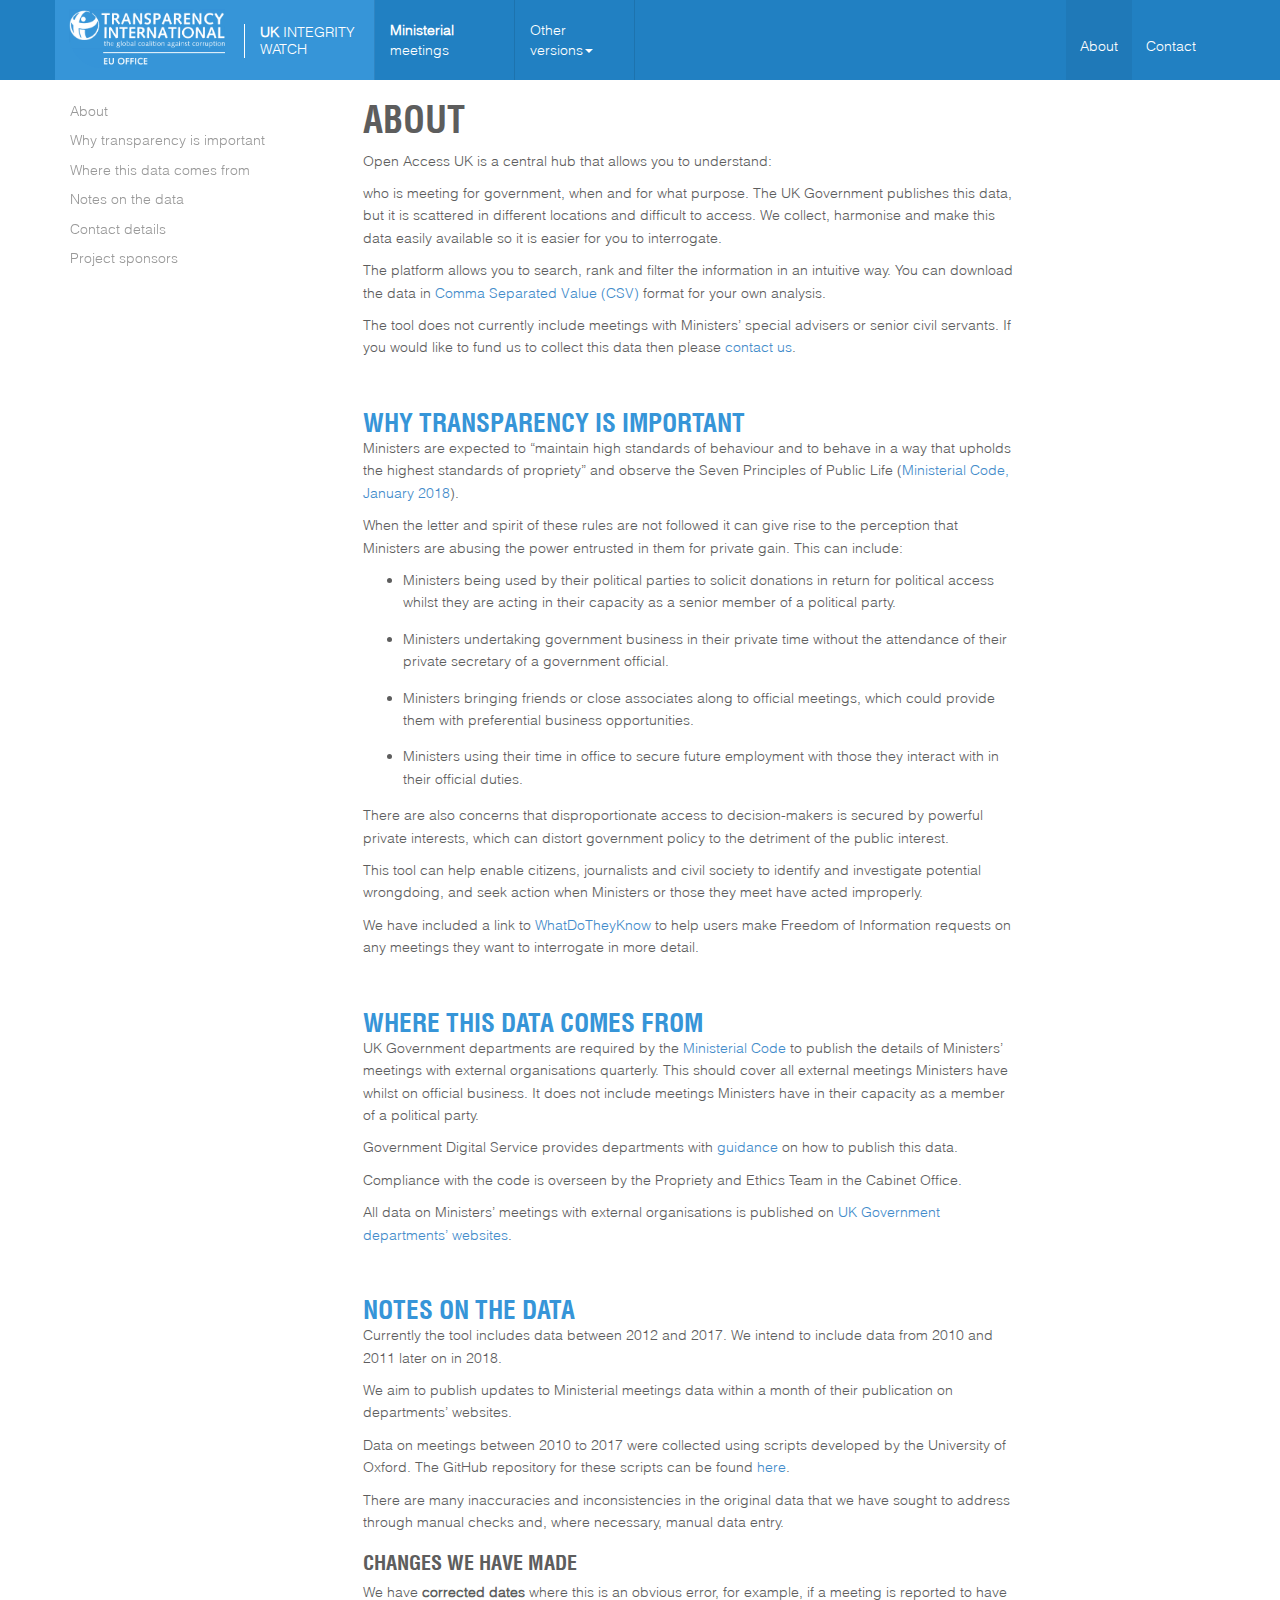
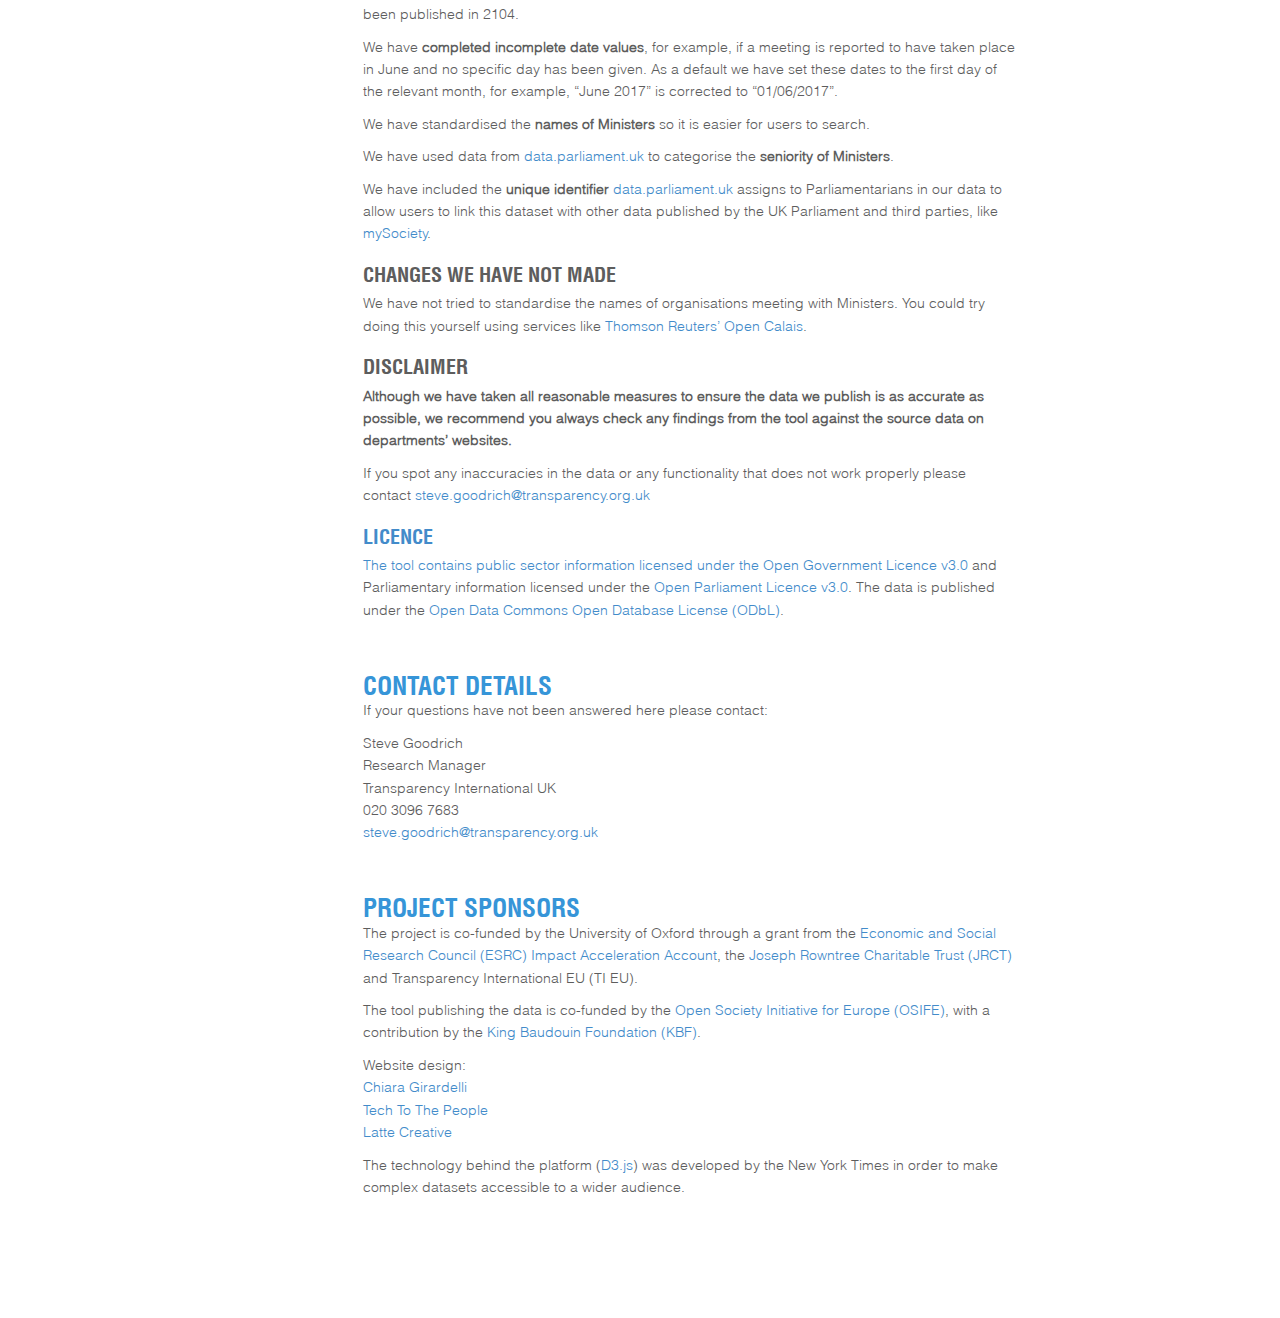
==== about.html @ 6c58e8ac "edits and added about page" ====
<html lang="en" dir="ltr">
<head>
<meta charset="utf-8">
<meta name="viewport" content="width=device-width, initial-scale=1.0">
<meta http-equiv="Content-Type" content="text/html; charset=utf-8" />
<title>About</title>


    <link rel="stylesheet" type="text/css" href="css/dc.css"/>
    <!--link href="//maxcdn.bootstrapcdn.com/bootstrap/3.2.0/css/bootstrap.min.css" rel="stylesheet"-->
    <link href="css/bootstrap.min.css" rel="stylesheet">
    <link href="css/material.css" rel="stylesheet">
    <link href="css/theme.bootstrap.css" rel="stylesheet">
    <link rel="stylesheet" type="text/css" href="css/style.css"/>

    <!-- HTML5 Shim and Respond.js IE8 support of HTML5 elements and media queries -->
    <!-- WARNING: Respond.js doesn't work if you view the page via file:// -->
    <!--[if lt IE 9]>
      <script src="https://oss.maxcdn.com/html5shiv/3.7.2/html5shiv.min.js"></script>
      <script src="https://oss.maxcdn.com/respond/1.4.2/respond.min.js"></script>
    <![endif]-->


<script src="js/jquery.min.js"></script>
<script src="js/bootstrap.min.js"></script>

</head>
<body>

<nav class="navbar navbar-default" role="navigation">
	<div class="container">
		<div class="navbar-header">
			<button type="button" class="navbar-toggle collapsed" data-toggle="collapse" data-target="#bs-example-navbar-collapse-1">
				<span class="sr-only">Toggle navigation</span>
				<span class="icon-bar"></span>
				<span class="icon-bar"></span>
				<span class="icon-bar"></span>
			</button>
			<div class="navbar-brand" id="ti_logo_container">
				<a id="ti_logo" href="http://www.transparency.org.uk/">Transparency International</a>
				<a id="page_title" href="/" target="_blank"><strong>UK</strong> Integrity<br />Watch</a>
			</div>
		</div>
	
		<div class="collapse navbar-collapse" id="bs-example-navbar-collapse-1">
			<ul class="nav navbar-nav">
				<li id="cm_tool_btn"><a href="ec.html"><strong>Ministerial</strong> <br />meetings</a></li>
				<li class="dropdown">
					<a aria-expanded="false" aria-haspopup="true" role="button" data-toggle="dropdown" class="dropdown-toggle" href="#" style="width: 120px;">Other versions<span class="caret"></span></a>
						<ul class="dropdown-menu" style="z-index:999999;">
						<li><a href="http://www.integritywatch.eu">European Union</a></li>
						<li><a href="http://www.integritywatch.fr">France</a></li>
						<li><a href="">Chile</a></li>
					</ul>
				</li>
			</ul>
			<ul class="nav navbar-nav navbar-right">
				<li class="active"><a href="about.html">About</a></li>
				<li><a href="http://www.transparency.org.uk/who-we-are/contact-us/#.WsyhqC7waUk" target="_blank">Contact</a></li>
			</ul>
		</div>
	</div><!-- container -->
</nav>

<div class="container_wrap mi_header" id="about_wrap_top">&nbsp;</div>
<div class="container_wrap">
	<div class="container">
		<div class="row">
			<div class="col-md-3">
				<div id="about_menu_container">
					<ul id="menu">
						<li><a href="#about">About</a></li>
						<li><a href="#importance">Why transparency is important</a></li>
						<li><a href="#from">Where this data comes from</a></li>
						<li><a href="#notes">Notes on the data</a></li>
						<li><a href="#contacts">Contact details</a></li>
						<li><a href="#sponsors">Project sponsors</a></li>
					</ul>
				</div>
			</div>
			<div class="col-md-7" id="about_text_container">
				
				<h1 id="about">About</h1>
				<p>Open Access UK is a central hub that allows you to understand:</p>
				<p>who is meeting for government, when and for what purpose. The UK Government publishes this data, but it is scattered in different locations and difficult to access. We collect, harmonise and make this data easily available so it is easier for you to interrogate.</p>
				<p>The platform allows you to search, rank and filter the information in an intuitive way. You can download the data in <a href="https://en.wikipedia.org/wiki/Comma-separated_values" target="_blank">Comma Separated Value (CSV)</a> format for your own analysis.</p>
				<p>The tool does not currently include meetings with Ministers’ special advisers or senior civil servants. If you would like to fund us to collect this data then please <a href="http://www.transparency.org.uk/who-we-are/contact-us/#.WsyhqC7waUk">contact us</a>.</p>

				<h2 id="importance">WHY TRANSPARENCY IS IMPORTANT</h2>
				<p>Ministers are expected to “maintain high standards of behaviour and to behave in a way that upholds the highest standards of propriety” and observe the Seven Principles of Public Life (<a target="_blank" href="https://assets.publishing.service.gov.uk/government/uploads/system/uploads/attachment_data/file/672633/2018-01-08_MINISTERIAL_CODE_JANUARY_2018__FINAL___3_.pdf">Ministerial Code, January 2018</a>).</p>
				<p>When the letter and spirit of these rules are not followed it can give rise to the perception that Ministers are abusing the power entrusted in them for private gain. This can include:</p>
				<ul>
				<li>Ministers being used by their political parties to solicit donations in return for political access whilst they are acting in their capacity as a senior member of a political party.</li>
				<li>Ministers undertaking government business in their private time without the attendance of their private secretary of a government official.</li>
				<li>Ministers bringing friends or close associates along to official meetings, which could provide them with preferential business opportunities.</li>
				<li>Ministers using their time in office to secure future employment with those they interact with in their official duties.</li>
				</ul>
				<p>There are also concerns that disproportionate access to decision-makers is secured by powerful private interests, which can distort government policy to the detriment of the public interest.</p>
				<p>This tool can help enable citizens, journalists and civil society to identify and investigate potential wrongdoing, and seek action when Ministers or those they meet have acted improperly.</p>
				<p>We have included a link to <a target="_blank" href="https://www.whatdotheyknow.com/">WhatDoTheyKnow</a> to help users make Freedom of Information requests on any meetings they want to interrogate in more detail.</p>

				<h2 id="from">WHERE THIS DATA COMES FROM</h2>
				<p>UK Government departments are required by the <a href="https://www.gov.uk/government/collections/ministerial-conduct-and-guidance" target="_blank">Ministerial Code</a> to publish the details of Ministers’ meetings with external organisations quarterly. This should cover all external meetings Ministers have whilst on official business. It does not include meetings Ministers have in their capacity as a member of a political party.</p>
				<p>Government Digital Service provides departments with <a href="https://www.gov.uk/guidance/how-to-publish-ministerial-gifts-hospitality-travel-and-meetings" target="_blank">guidance</a> on how to publish this data.</p>
				<p>Compliance with the code is overseen by the Propriety and Ethics Team in the Cabinet Office.</p>
				<p>All data on Ministers’ meetings with external organisations is published on <a href="https://www.gov.uk/government/policies/government-transparency-and-accountability?keywords=ministerial+gifts%2C+hospitality%2C+travel+and+meetings&detailed_format%5B%5D=transparency-data&public_timestamp%5Bfrom%5D=&public_timestamp%5Bto%5D=" target="_blank">UK Government departments’ websites</a>.</p>

				<h2 id="notes">NOTES ON THE DATA</h2>
				<p>Currently the tool includes data between 2012 and 2017. We intend to include data from 2010 and 2011 later on in 2018.</p>
				<p>We aim to publish updates to Ministerial meetings data within a month of their publication on departments’ websites.</p>
				<p>Data on meetings between 2010 to 2017 were collected using scripts developed by the University of Oxford. The GitHub repository for these scripts can be found <a href="https://github.com/ianknowles/EarTimeWrangler" target="_blank">here</a>.</p>
				<p>There are many inaccuracies and inconsistencies in the original data that we have sought to address through manual checks and, where necessary, manual data entry.</p>

				<h3>CHANGES WE HAVE MADE</h3>
				<p>We have <strong>corrected dates</strong> where this is an obvious error, for example, if a meeting is reported to have been published in 2104.</p>
				<p>We have <strong>completed incomplete date values</strong>, for example, if a meeting is reported to have taken place in June and no specific day has been given. As a default we have set these dates to the first day of the relevant month, for example, “June 2017” is corrected to “01/06/2017”.</p>
				<p>We have standardised the <strong>names of Ministers</strong> so it is easier for users to search.</p>
				<p>We have used data from <a href="http://www.data.parliament.uk/" target="_blank">data.parliament.uk</a> to categorise the <strong>seniority of Ministers</strong>.</p>
				<p>We have included the <strong>unique identifier</strong> <a href="http://data.parliament.uk/membersdataplatform/memberquery.aspx" target="_blank">data.parliament.uk</a> assigns to Parliamentarians in our data to allow users to link this dataset with other data published by the UK Parliament and third parties, like <a href="http://docs.everypolitician.org/submitting.html" target="_blank">mySociety</a>.</p>

				<h3>CHANGES WE HAVE NOT MADE</h3>
				<p>We have not tried to standardise the names of organisations meeting with Ministers. You could try doing this yourself using services like <a href="http://www.opencalais.com/" target="_blank">Thomson Reuters’ Open Calais</a>.</p>

				<h3>DISCLAIMER</h3>
				<p><strong>Although we have taken all reasonable measures to ensure the data we publish is as accurate as possible, we recommend you always check any findings from the tool against the source data on departments’ websites.</strong></p>
				<p>If you spot any inaccuracies in the data or any functionality that does not work properly please contact <a href="mailto:steve.goodrich@transparency.org.uk">steve.goodrich@transparency.org.uk</p>

				<h3>LICENCE</h3>
				<p>The tool contains public sector information licensed under the <a href="http://www.nationalarchives.gov.uk/doc/open-government-licence/version/3/" target="_blank">Open Government Licence v3.0</a> and Parliamentary information licensed under the <a href="https://www.parliament.uk/site-information/copyright/open-parliament-licence/" target="_blank">Open Parliament Licence v3.0</a>. The data is published under the <a href="https://opendatacommons.org/licenses/odbl/" target="_blank">Open Data Commons Open Database License (ODbL)</a>.</p>

				<h2 id="contacts">CONTACT DETAILS</h2>
				<p>If your questions have not been answered here please contact:</p>
				<p>
				Steve Goodrich<br />
				Research Manager<br />
				Transparency International UK<br />
				020 3096 7683<br />
				<a href="mailto:steve.goodrich@transparency.org.uk ">steve.goodrich@transparency.org.uk</a>
				</p>

				<h2 id="sponsors">PROJECT SPONSORS</h2>
				<p>The project is co-funded by the University of Oxford through a grant from the <a href="https://esrc.ukri.org/funding/funding-opportunities/impact-acceleration-accounts/" target="_blank">Economic and Social Research Council (ESRC) Impact Acceleration Account</a>, the <a href="https://www.jrct.org.uk/" target="_blank">Joseph Rowntree Charitable Trust (JRCT)</a> and Transparency International EU (TI EU).</p>

				<p>The tool publishing the data is co-funded by the <a href="http://www.opensocietyfoundations.org/about/programs/open-society-initiative-europe" target="_blank">Open Society Initiative for Europe (OSIFE)</a>, with a contribution by the <a href="http://www.kbs-frb.be/index.aspx?langtype=1033" target="_blank">King Baudouin Foundation (KBF)</a>.</p>

				<p>
				Website design:<br />
				<a href="http://www.chiaragirardelli.net/" target="_blank">Chiara Girardelli</a><br />
				<a href="http://www.techtothepeople.com/" target="_blank">Tech To The People</a><br />
				<a href="http://www.lattecreative.com/" target="_blank">Latte Creative</a>
				</p>

				<p>
				The technology behind the platform (<a href="https://d3js.org/" target="_blank">D3.js</a>) was developed by the New York Times in order to make complex datasets accessible to a wider audience.
				</p>

			</div>
		</div>
	</div>
</div>
<script type="text/javascript">
	$('#menu').width($('#about_menu_container').width())
	$('#menu li a').click(function(e) {
		e.preventDefault();
		$('html, body').animate({
		       scrollTop: $($(this).attr('href')).offset().top - 20
		   }, 1000);
	})
</script>

</body>
</html>
---- css/dc.css ----
/* @override 
	http://doi.ap:8888/css/dc.css
	http://localhost:8888/transp_doi/doifork/css/dc.css */

div.dc-chart {
    float: left;
}

.dc-chart text{
	font-family:"Helvetica W02 Light";
}

.dc-chart rect.bar {
    stroke: none;
    cursor: pointer;
}

.dc-chart rect.bar:hover {
    fill-opacity: .5;
}

.dc-chart rect.stack1 {
    stroke: none;
    fill: red;
}

.dc-chart rect.stack2 {
    stroke: none;
    fill: green;
}

.dc-chart rect.deselected {
    stroke: none;
    fill: #ccc;
}

.dc-chart .empty-chart .pie-slice path {
    fill: #FFEEEE;
    cursor: default;
}

.dc-chart .empty-chart .pie-slice {
    cursor: default;
}

.dc-chart .pie-slice {
    fill: white;
    font-size: 12px;
    cursor: pointer;
}

.dc-chart .pie-slice.external{
    fill: black;
}

.dc-chart .pie-slice :hover {
    fill-opacity: .8;
}

.dc-chart .pie-slice.highlight {
    fill-opacity: .8;
}

.dc-chart .selected path {
    stroke-width: 1;
    stroke: #fff;
    fill-opacity: 1;
}

.dc-chart .deselected path {
    stroke: none;
    fill-opacity: .5;
    fill: #ccc;
}

.dc-chart .axis path, .axis line {
    fill: none;
    stroke: #000;
    shape-rendering: crispEdges;
}

.dc-chart .axis text {
    font: 10px sans-serif;
}

.dc-chart .grid-line {
    fill: none;
    stroke: #ccc;
    opacity: .5;
    shape-rendering: crispEdges;
}

.dc-chart .grid-line line {
    fill: none;
    stroke: #ccc;
    opacity: .5;
    shape-rendering: crispEdges;
}

.dc-chart .brush rect.background {
    z-index: -999;
}

.dc-chart .brush rect.extent {
    fill: steelblue;
    fill-opacity: .125;
}

.dc-chart .brush .resize path {
    fill: #eee;
    stroke: #666;
}

.dc-chart path.line {
    fill: none;
    stroke-width: 1.5px;
}

.dc-chart circle.dot {
    stroke: none;
}

.dc-chart g.dc-tooltip path {
    fill: none;
    stroke: grey;
    stroke-opacity: .8;
}

.dc-chart path.area {
    fill-opacity: .3;
    stroke: none;
}

.dc-chart .node {
    font-size: 0.7em;
    cursor: pointer;
}

.dc-chart .node :hover {
    fill-opacity: .8;
}

.dc-chart .selected circle {
    stroke-width: 3;
    stroke: #ccc;
    fill-opacity: 1;
}

.dc-chart .deselected circle {
    stroke: none;
    fill-opacity: .5;
    fill: #ccc;
}

.dc-chart .bubble {
    stroke: none;
    fill-opacity: 0.6;
}

.dc-data-table {
}

.dc-chart g.state {
    cursor: pointer;
}

.dc-chart g.state :hover {
    fill-opacity: .8;
}

.dc-chart g.state path {
    stroke: white;
}

.dc-chart g.selected path {
}

.dc-chart g.deselected path {
    fill: grey;
}

.dc-chart g.selected text {
}

.dc-chart g.deselected text {
    display: none;
}

.dc-chart g.county path {
    stroke: white;
    fill: none;
}

.dc-chart g.debug rect {
    fill: blue;
    fill-opacity: .2;
}

.dc-chart g.row rect {
    fill-opacity: 0.9;
    cursor: pointer;
}

.dc-chart g.row rect:hover {
    fill-opacity: 0.7;
}

.dc-chart g.row text {
    fill: white;
    font-size: 12px;
    cursor: pointer;
}

.dc-legend {
    font-size: 11px;
}

.dc-legend-item {
    cursor: pointer;
}

.dc-chart g.axis text {
    /* Makes it so the user can't accidentally click and select text that is meant as a label only */
    -webkit-user-select: none; /* Chrome/Safari */
    -moz-user-select: none; /* Firefox */
    -ms-user-select: none; /* IE10 */
    -o-user-select: none;
    user-select: none;
    pointer-events: none;
}

.dc-chart path.highlight {
    stroke-width: 3;
    fill-opacity: 1;
    stroke-opacity: 1;
}

.dc-chart .highlight {
    fill-opacity: 1;
    stroke-opacity: 1;
}

.dc-chart .fadeout {
    fill-opacity: 0.2;
    stroke-opacity: 0.2;
}

.dc-chart path.dc-symbol, g.dc-legend-item.fadeout {
    fill-opacity: 0.5;
    stroke-opacity: 0.5;
}

.dc-hard .number-display {
    float: none;
}

.dc-chart .box text {
    font: 10px sans-serif;
    -webkit-user-select: none; /* Chrome/Safari */
    -moz-user-select: none; /* Firefox */
    -ms-user-select: none; /* IE10 */
    -o-user-select: none;
    user-select: none;
    pointer-events: none;
}

.dc-chart .box line,
.dc-chart .box circle {
    fill: #fff;
    stroke: #000;
    stroke-width: 1.5px;
}

.dc-chart .box rect {
    stroke: #000;
    stroke-width: 1.5px;
}

.dc-chart .box .center {
    stroke-dasharray: 3,3;
}

.dc-chart .box .outlier {
    fill: none;
    stroke: #ccc;
}

.dc-chart .box.deselected .box {
    fill: #ccc;
}

.dc-chart .box.deselected {
    opacity: .5;
}

.dc-chart g rect.deselected {
    fill: #ccc;
}

.dc-chart g rect.deselected  {
    opacity: .5;
}

.dc-chart .symbol{
    stroke: none;
}

.dc-chart .heatmap .box-group.deselected rect {
    stroke: none;
    fill-opacity: .5;
    fill: #ccc;
}

.dc-chart .heatmap g.axis text {
    pointer-events: all;
    cursor: pointer;
}

svg g .selected path{
	stroke: #FFF;
	stroke-width: 1px;
}

svg g g.deselected path{
	stroke: #FFF;
	opacity: .3;
	stroke-width: .5px;
}

/* lobby */
.guest.dc-chart g.row rect, .host.dc-chart g.row rect, .sector.dc-chart g.row rect{
    fill-opacity: 1;
    cursor: pointer;
}
/*
*/
---- css/material.css ----
/* @override 
	http://doi.ap:8888/css/material.css */

/* Generated by less 1.7.5 */
@import url(//fonts.googleapis.com/css?family=Roboto+Condensed:300italic,400italic,700italic,400,700,300|Roboto:400,100,100italic,300,300italic,400italic,500,500italic,700,700italic);
@-webkit-keyframes input-highlight {
  0% {
    left: 20%;
    width: 20%;
  }
  99% {
    width: 0;
    left: 0;
    opacity: 1;
  }
  100% {
    opacity: 0;
  }
}
@keyframes input-highlight {
  0% {
    left: 20%;
    width: 20%;
  }
  99% {
    width: 0;
    left: 0;
    opacity: 1;
  }
  100% {
    opacity: 0;
  }
}
.shadow-z-1 {
  box-shadow: 0 1px 3px rgba(0, 0, 0, 0.12), 0 1px 2px rgba(0, 0, 0, 0.24);
}
.shadow-z-2 {
  box-shadow: 0 3px 6px rgba(0, 0, 0, 0.16), 0 3px 6px rgba(0, 0, 0, 0.23);
}
.shadow-z-2-hover {
  box-shadow: 0 3px 6px rgba(0, 0, 0, 0.2), 0 3px 6px rgba(0, 0, 0, 0.28);
}
.shadow-z-3 {
  box-shadow: 0 10px 20px rgba(0, 0, 0, 0.19), 0 6px 6px rgba(0, 0, 0, 0.23);
}
.shadow-z-4 {
  box-shadow: 0 14px 28px rgba(0, 0, 0, 0.25), 0 10px 10px rgba(0, 0, 0, 0.22);
}
.shadow-z-5 {
  box-shadow: 0 19px 38px rgba(0, 0, 0, 0.3), 0 15px 12px rgba(0, 0, 0, 0.22);
}
body.inverse {
  background: #333333;
}
body.inverse,
body.inverse .form-control {
  color: rgba(255, 255, 255, 0.84);
}
body {
   font-family: 'Helvetica W02 Light', "HelveticaNeue-Light", "Helvetica Neue Light", "Helvetica Neue", Helvetica, Arial, "Lucida Grande", sans-serif!important; 
   line-height: 1.6em;
   color: #5d5d5d;
   padding-bottom: 90px;
}

h1,h2,h3,h4,h5,h6 {
   font-family: 'Helvetica W02 Bd Cn', "HelveticaNeue-Light", "Helvetica Neue Light", "Helvetica Neue", Helvetica, Arial, "Lucida Grande", sans-serif!important;
   font-weight: normal;
   text-transform: uppercase;
}
body .well,
.container .well,
.container-fluid .well,
body .well:not([class^="well well-material-"]),
.container .well:not([class^="well well-material-"]),
.container-fluid .well:not([class^="well well-material-"]),
body .well .form-control,
.container .well .form-control,
.container-fluid .well .form-control,
body .well:not([class^="well well-material-"]) .form-control,
.container .well:not([class^="well well-material-"]) .form-control,
.container-fluid .well:not([class^="well well-material-"]) .form-control {
  color: rgba(0, 0, 0, 0.84);
}
body .well .floating-label,
.container .well .floating-label,
.container-fluid .well .floating-label,
body .well:not([class^="well well-material-"]) .floating-label,
.container .well:not([class^="well well-material-"]) .floating-label,
.container-fluid .well:not([class^="well well-material-"]) .floating-label {
  color: #7e7e7e;
}
body .well .form-control,
.container .well .form-control,
.container-fluid .well .form-control,
body .well:not([class^="well well-material-"]) .form-control,
.container .well:not([class^="well well-material-"]) .form-control,
.container-fluid .well:not([class^="well well-material-"]) .form-control {
  border-bottom-color: #7e7e7e;
}
body .well .form-control::-webkit-input-placeholder,
.container .well .form-control::-webkit-input-placeholder,
.container-fluid .well .form-control::-webkit-input-placeholder,
body .well:not([class^="well well-material-"]) .form-control::-webkit-input-placeholder,
.container .well:not([class^="well well-material-"]) .form-control::-webkit-input-placeholder,
.container-fluid .well:not([class^="well well-material-"]) .form-control::-webkit-input-placeholder {
  color: #7e7e7e;
}
body .well .form-control::-moz-placeholder,
.container .well .form-control::-moz-placeholder,
.container-fluid .well .form-control::-moz-placeholder,
body .well:not([class^="well well-material-"]) .form-control::-moz-placeholder,
.container .well:not([class^="well well-material-"]) .form-control::-moz-placeholder,
.container-fluid .well:not([class^="well well-material-"]) .form-control::-moz-placeholder {
  color: #7e7e7e;
  opacity: 1;
}
body .well .form-control:-ms-input-placeholder,
.container .well .form-control:-ms-input-placeholder,
.container-fluid .well .form-control:-ms-input-placeholder,
body .well:not([class^="well well-material-"]) .form-control:-ms-input-placeholder,
.container .well:not([class^="well well-material-"]) .form-control:-ms-input-placeholder,
.container-fluid .well:not([class^="well well-material-"]) .form-control:-ms-input-placeholder {
  color: #7e7e7e;
}
body .well .option,
.container .well .option,
.container-fluid .well .option,
body .well:not([class^="well well-material-"]) .option,
.container .well:not([class^="well well-material-"]) .option,
.container-fluid .well:not([class^="well well-material-"]) .option,
body .well .create,
.container .well .create,
.container-fluid .well .create,
body .well:not([class^="well well-material-"]) .create,
.container .well:not([class^="well well-material-"]) .create,
.container-fluid .well:not([class^="well well-material-"]) .create {
  color: rgba(0, 0, 0, 0.84);
}
body [class^="well well-material-"],
.container [class^="well well-material-"],
.container-fluid [class^="well well-material-"],
body [class^="well well-material-"] .form-control,
.container [class^="well well-material-"] .form-control,
.container-fluid [class^="well well-material-"] .form-control,
body [class^="well well-material-"] .floating-label,
.container [class^="well well-material-"] .floating-label,
.container-fluid [class^="well well-material-"] .floating-label {
  color: rgba(255, 255, 255, 0.84);
}
body [class^="well well-material-"] .form-control,
.container [class^="well well-material-"] .form-control,
.container-fluid [class^="well well-material-"] .form-control {
  border-bottom-color: rgba(255, 255, 255, 0.84);
}
body [class^="well well-material-"] .form-control::-webkit-input-placeholder,
.container [class^="well well-material-"] .form-control::-webkit-input-placeholder,
.container-fluid [class^="well well-material-"] .form-control::-webkit-input-placeholder {
  color: rgba(255, 255, 255, 0.84);
}
body [class^="well well-material-"] .form-control::-moz-placeholder,
.container [class^="well well-material-"] .form-control::-moz-placeholder,
.container-fluid [class^="well well-material-"] .form-control::-moz-placeholder {
  color: rgba(255, 255, 255, 0.84);
  opacity: 1;
}
body [class^="well well-material-"] .form-control:-ms-input-placeholder,
.container [class^="well well-material-"] .form-control:-ms-input-placeholder,
.container-fluid [class^="well well-material-"] .form-control:-ms-input-placeholder {
  color: rgba(255, 255, 255, 0.84);
}
body [class^="well well-material-"] .option,
.container [class^="well well-material-"] .option,
.container-fluid [class^="well well-material-"] .option,
body [class^="well well-material-"] .create,
.container [class^="well well-material-"] .create,
.container-fluid [class^="well well-material-"] .create {
  color: rgba(0, 0, 0, 0.84);
}
body .well,
.container .well,
.container-fluid .well,
body .jumbotron,
.container .jumbotron,
.container-fluid .jumbotron {
  background-color: #fff;
  padding: 19px;
  margin-bottom: 20px;
  box-shadow: 0 3px 6px rgba(0, 0, 0, 0.16), 0 3px 6px rgba(0, 0, 0, 0.23);
  border-radius: 2px;
  border: 0;
}
body .well p,
.container .well p,
.container-fluid .well p,
body .jumbotron p,
.container .jumbotron p,
.container-fluid .jumbotron p {
  font-weight: 300;
}
body .well,
.container .well,
.container-fluid .well,
body .jumbotron,
.container .jumbotron,
.container-fluid .jumbotron,
body .well-default,
.container .well-default,
.container-fluid .well-default,
body .jumbotron-default,
.container .jumbotron-default,
.container-fluid .jumbotron-default {
  background-color: #ffffff;
}
body .well-primary,
.container .well-primary,
.container-fluid .well-primary,
body .jumbotron-primary,
.container .jumbotron-primary,
.container-fluid .jumbotron-primary {
  background-color: #4285f4;
}
body .well-success,
.container .well-success,
.container-fluid .well-success,
body .jumbotron-success,
.container .jumbotron-success,
.container-fluid .jumbotron-success {
  background-color: #0f9d58;
}
body .well-info,
.container .well-info,
.container-fluid .well-info,
body .jumbotron-info,
.container .jumbotron-info,
.container-fluid .jumbotron-info {
  background-color: #03a9f4;
}
body .well-warning,
.container .well-warning,
.container-fluid .well-warning,
body .jumbotron-warning,
.container .jumbotron-warning,
.container-fluid .jumbotron-warning {
  background-color: #ff5722;
}
body .well-danger,
.container .well-danger,
.container-fluid .well-danger,
body .jumbotron-danger,
.container .jumbotron-danger,
.container-fluid .jumbotron-danger {
  background-color: #f44336;
}
body .well-material-red,
.container .well-material-red,
.container-fluid .well-material-red,
body .jumbotron-material-red,
.container .jumbotron-material-red,
.container-fluid .jumbotron-material-red {
  background-color: #f44336;
}
body .well-material-pink,
.container .well-material-pink,
.container-fluid .well-material-pink,
body .jumbotron-material-pink,
.container .jumbotron-material-pink,
.container-fluid .jumbotron-material-pink {
  background-color: #e91e63;
}
body .well-material-purple,
.container .well-material-purple,
.container-fluid .well-material-purple,
body .jumbotron-material-purple,
.container .jumbotron-material-purple,
.container-fluid .jumbotron-material-purple {
  background-color: #9c27b0;
}
body .well-material-deeppurple,
.container .well-material-deeppurple,
.container-fluid .well-material-deeppurple,
body .jumbotron-material-deeppurple,
.container .jumbotron-material-deeppurple,
.container-fluid .jumbotron-material-deeppurple {
  background-color: #673ab7;
}
body .well-material-indigo,
.container .well-material-indigo,
.container-fluid .well-material-indigo,
body .jumbotron-material-indigo,
.container .jumbotron-material-indigo,
.container-fluid .jumbotron-material-indigo {
  background-color: #3f51b5;
}
body .well-material-lightblue,
.container .well-material-lightblue,
.container-fluid .well-material-lightblue,
body .jumbotron-material-lightblue,
.container .jumbotron-material-lightblue,
.container-fluid .jumbotron-material-lightblue {
  background-color: #03a9f4;
}
body .well-material-cyan,
.container .well-material-cyan,
.container-fluid .well-material-cyan,
body .jumbotron-material-cyan,
.container .jumbotron-material-cyan,
.container-fluid .jumbotron-material-cyan {
  background-color: #00bcd4;
}
body .well-material-teal,
.container .well-material-teal,
.container-fluid .well-material-teal,
body .jumbotron-material-teal,
.container .jumbotron-material-teal,
.container-fluid .jumbotron-material-teal {
  background-color: #009688;
}
body .well-material-lightgreen,
.container .well-material-lightgreen,
.container-fluid .well-material-lightgreen,
body .jumbotron-material-lightgreen,
.container .jumbotron-material-lightgreen,
.container-fluid .jumbotron-material-lightgreen {
  background-color: #8bc34a;
}
body .well-material-lime,
.container .well-material-lime,
.container-fluid .well-material-lime,
body .jumbotron-material-lime,
.container .jumbotron-material-lime,
.container-fluid .jumbotron-material-lime {
  background-color: #cddc39;
}
body .well-material-lightyellow,
.container .well-material-lightyellow,
.container-fluid .well-material-lightyellow,
body .jumbotron-material-lightyellow,
.container .jumbotron-material-lightyellow,
.container-fluid .jumbotron-material-lightyellow {
  background-color: #ffeb3b;
}
body .well-material-orange,
.container .well-material-orange,
.container-fluid .well-material-orange,
body .jumbotron-material-orange,
.container .jumbotron-material-orange,
.container-fluid .jumbotron-material-orange {
  background-color: #ff9800;
}
body .well-material-deeporange,
.container .well-material-deeporange,
.container-fluid .well-material-deeporange,
body .jumbotron-material-deeporange,
.container .jumbotron-material-deeporange,
.container-fluid .jumbotron-material-deeporange {
  background-color: #ff5722;
}
body .well-material-grey,
.container .well-material-grey,
.container-fluid .well-material-grey,
body .jumbotron-material-grey,
.container .jumbotron-material-grey,
.container-fluid .jumbotron-material-grey {
  background-color: #9e9e9e;
}
body .well-material-bluegrey,
.container .well-material-bluegrey,
.container-fluid .well-material-bluegrey,
body .jumbotron-material-bluegrey,
.container .jumbotron-material-bluegrey,
.container-fluid .jumbotron-material-bluegrey {
  background-color: #607d8b;
}
body .well-material-brown,
.container .well-material-brown,
.container-fluid .well-material-brown,
body .jumbotron-material-brown,
.container .jumbotron-material-brown,
.container-fluid .jumbotron-material-brown {
  background-color: #795548;
}
body .well-material-lightgrey,
.container .well-material-lightgrey,
.container-fluid .well-material-lightgrey,
body .jumbotron-material-lightgrey,
.container .jumbotron-material-lightgrey,
.container-fluid .jumbotron-material-lightgrey {
  background-color: #ececec;
}
.btn {
  position: relative;
  padding: 8px 30px;
  border: 0;
  margin: 10px 1px;
  cursor: pointer;
  border-radius: 4px;
  text-transform: uppercase;
  text-decoration: none;
  color: rgba(255, 255, 255, 0.84);
  -webkit-transition: box-shadow 0.28s cubic-bezier(0.4, 0, 0.2, 1);
          transition: box-shadow 0.28s cubic-bezier(0.4, 0, 0.2, 1);
  outline: none !important;
}
.btn:hover {
  color: rgba(255, 255, 255, 0.84);
}
.btn:hover:not(.btn-link) {
  box-shadow: 0 3px 6px rgba(0, 0, 0, 0.2), 0 3px 6px rgba(0, 0, 0, 0.28);
}
.btn:active:not(.btn-link) {
  box-shadow: 0 10px 20px rgba(0, 0, 0, 0.19), 0 6px 6px rgba(0, 0, 0, 0.23);
}
.btn:not(.btn-link),
.btn-default:not(.btn-link) {
  background-color: transparent;
}
.btn-primary:not(.btn-link) {
  background-color: #4285f4;
}
.btn-success:not(.btn-link) {
  background-color: #0f9d58;
}
.btn-info:not(.btn-link) {
  background-color: #03a9f4;
}
.btn-warning:not(.btn-link) {
  background-color: #ff5722;
}
.btn-danger:not(.btn-link) {
  background-color: #f44336;
}
.btn-material-red:not(.btn-link) {
  background-color: #f44336;
}
.btn-material-pink:not(.btn-link) {
  background-color: #e91e63;
}
.btn-material-purple:not(.btn-link) {
  background-color: #9c27b0;
}
.btn-material-deeppurple:not(.btn-link) {
  background-color: #673ab7;
}
.btn-material-indigo:not(.btn-link) {
  background-color: #3f51b5;
}
.btn-material-lightblue:not(.btn-link) {
  background-color: #03a9f4;
}
.btn-material-cyan:not(.btn-link) {
  background-color: #00bcd4;
}
.btn-material-teal:not(.btn-link) {
  background-color: #009688;
}
.btn-material-lightgreen:not(.btn-link) {
  background-color: #8bc34a;
}
.btn-material-lime:not(.btn-link) {
  background-color: #cddc39;
}
.btn-material-lightyellow:not(.btn-link) {
  background-color: #ffeb3b;
}
.btn-material-orange:not(.btn-link) {
  background-color: #ff9800;
}
.btn-material-deeporange:not(.btn-link) {
  background-color: #ff5722;
}
.btn-material-grey:not(.btn-link) {
  background-color: #9e9e9e;
}
.btn-material-bluegrey:not(.btn-link) {
  background-color: #607d8b;
}
.btn-material-brown:not(.btn-link) {
  background-color: #795548;
}
.btn-material-lightgrey:not(.btn-link) {
  background-color: #ececec;
}
.btn-link,
.btn:not([class^="btn btn-"]),
.btn-default {
  color: rgba(0, 0, 0, 0.84);
}
.btn-link:hover,
.btn:not([class^="btn btn-"]):hover,
.btn-default:hover {
  color: rgba(0, 0, 0, 0.84);
}
.btn:not([class^="btn btn-"]):hover,
.btn-default:hover {
  background-color: rgba(255, 255, 255, 0.5);
}
.btn-raised {
  box-shadow: 0 3px 6px rgba(0, 0, 0, 0.16), 0 3px 6px rgba(0, 0, 0, 0.23);
  -webkit-transition: box-shadow 0.28s cubic-bezier(0.4, 0, 0.2, 1);
          transition: box-shadow 0.28s cubic-bezier(0.4, 0, 0.2, 1);
}
.btn-raised:active:not(.btn-link) {
  box-shadow: 0 10px 20px rgba(0, 0, 0, 0.19), 0 6px 6px rgba(0, 0, 0, 0.23);
}
.open > .dropdown-toggle.btn,
.open > .dropdown-toggle.btn-default {
  background-color: transparent;
}
.open > .dropdown-toggle.btn-primary {
  background-color: #4285f4;
}
.open > .dropdown-toggle.btn-success {
  background-color: #0f9d58;
}
.open > .dropdown-toggle.btn-info {
  background-color: #03a9f4;
}
.open > .dropdown-toggle.btn-warning {
  background-color: #ff5722;
}
.open > .dropdown-toggle.btn-danger {
  background-color: #f44336;
}
.open > .dropdown-toggle.btn-material-red {
  background-color: #f44336;
}
.open > .dropdown-toggle.btn-material-pink {
  background-color: #e91e63;
}
.open > .dropdown-toggle.btn-material-purple {
  background-color: #9c27b0;
}
.open > .dropdown-toggle.btn-material-deeppurple {
  background-color: #673ab7;
}
.open > .dropdown-toggle.btn-material-indigo {
  background-color: #3f51b5;
}
.open > .dropdown-toggle.btn-material-lightblue {
  background-color: #03a9f4;
}
.open > .dropdown-toggle.btn-material-cyan {
  background-color: #00bcd4;
}
.open > .dropdown-toggle.btn-material-teal {
  background-color: #009688;
}
.open > .dropdown-toggle.btn-material-lightgreen {
  background-color: #8bc34a;
}
.open > .dropdown-toggle.btn-material-lime {
  background-color: #cddc39;
}
.open > .dropdown-toggle.btn-material-lightyellow {
  background-color: #ffeb3b;
}
.open > .dropdown-toggle.btn-material-orange {
  background-color: #ff9800;
}
.open > .dropdown-toggle.btn-material-deeporange {
  background-color: #ff5722;
}
.open > .dropdown-toggle.btn-material-grey {
  background-color: #9e9e9e;
}
.open > .dropdown-toggle.btn-material-bluegrey {
  background-color: #607d8b;
}
.open > .dropdown-toggle.btn-material-brown {
  background-color: #795548;
}
.open > .dropdown-toggle.btn-material-lightgrey {
  background-color: #ececec;
}
.btn-flat {
  box-shadow: none !important;
}
.btn-flat.btn-default:hover {
  background: none;
}
.btn-group,
.btn-group-vertical {
  position: relative;
  border-radius: 4px;
  margin: 10px 1px;
  box-shadow: 0 3px 6px rgba(0, 0, 0, 0.16), 0 3px 6px rgba(0, 0, 0, 0.23);
  -webkit-transition: box-shadow 0.28s cubic-bezier(0.4, 0, 0.2, 1);
          transition: box-shadow 0.28s cubic-bezier(0.4, 0, 0.2, 1);
}
.btn-group:active:not(.btn-link),
.btn-group-vertical:active:not(.btn-link) {
  box-shadow: 0 10px 20px rgba(0, 0, 0, 0.19), 0 6px 6px rgba(0, 0, 0, 0.23);
}
.btn-group.open .dropdown-toggle,
.btn-group-vertical.open .dropdown-toggle {
  box-shadow: none;
}
.btn-group.btn-group-raised,
.btn-group-vertical.btn-group-raised {
  box-shadow: 0 3px 6px rgba(0, 0, 0, 0.16), 0 3px 6px rgba(0, 0, 0, 0.23);
  -webkit-transition: box-shadow 0.28s cubic-bezier(0.4, 0, 0.2, 1);
          transition: box-shadow 0.28s cubic-bezier(0.4, 0, 0.2, 1);
}
.btn-group.btn-group-raised:active:not(.btn-link),
.btn-group-vertical.btn-group-raised:active:not(.btn-link) {
  box-shadow: 0 10px 20px rgba(0, 0, 0, 0.19), 0 6px 6px rgba(0, 0, 0, 0.23);
}
.btn-group .btn,
.btn-group-vertical .btn,
.btn-group .btn:active,
.btn-group-vertical .btn:active,
.btn-group .btn-group,
.btn-group-vertical .btn-group {
  box-shadow: none !important;
  margin: 0;
}
.btn-group .btn:active .caret,
.btn-group-vertical .btn:active .caret {
  margin-left: -1px;
}
.btn-group-flat {
  box-shadow: none !important;
}
.btn-fab {
  margin: 0;
  padding: 15px;
  font-size: 26px;
  width: 56px;
  height: 56px;
}
.btn-fab,
.btn-fab:hover,
.btn-fab-default,
.btn-fab:hover-default {
  background-color: transparent;
}
.btn-fab-primary,
.btn-fab:hover-primary {
  background-color: #4285f4;
}
.btn-fab-success,
.btn-fab:hover-success {
  background-color: #0f9d58;
}
.btn-fab-info,
.btn-fab:hover-info {
  background-color: #03a9f4;
}
.btn-fab-warning,
.btn-fab:hover-warning {
  background-color: #ff5722;
}
.btn-fab-danger,
.btn-fab:hover-danger {
  background-color: #f44336;
}
.btn-fab-material-red,
.btn-fab:hover-material-red {
  background-color: #f44336;
}
.btn-fab-material-pink,
.btn-fab:hover-material-pink {
  background-color: #e91e63;
}
.btn-fab-material-purple,
.btn-fab:hover-material-purple {
  background-color: #9c27b0;
}
.btn-fab-material-deeppurple,
.btn-fab:hover-material-deeppurple {
  background-color: #673ab7;
}
.btn-fab-material-indigo,
.btn-fab:hover-material-indigo {
  background-color: #3f51b5;
}
.btn-fab-material-lightblue,
.btn-fab:hover-material-lightblue {
  background-color: #03a9f4;
}
.btn-fab-material-cyan,
.btn-fab:hover-material-cyan {
  background-color: #00bcd4;
}
.btn-fab-material-teal,
.btn-fab:hover-material-teal {
  background-color: #009688;
}
.btn-fab-material-lightgreen,
.btn-fab:hover-material-lightgreen {
  background-color: #8bc34a;
}
.btn-fab-material-lime,
.btn-fab:hover-material-lime {
  background-color: #cddc39;
}
.btn-fab-material-lightyellow,
.btn-fab:hover-material-lightyellow {
  background-color: #ffeb3b;
}
.btn-fab-material-orange,
.btn-fab:hover-material-orange {
  background-color: #ff9800;
}
.btn-fab-material-deeporange,
.btn-fab:hover-material-deeporange {
  background-color: #ff5722;
}
.btn-fab-material-grey,
.btn-fab:hover-material-grey {
  background-color: #9e9e9e;
}
.btn-fab-material-bluegrey,
.btn-fab:hover-material-bluegrey {
  background-color: #607d8b;
}
.btn-fab-material-brown,
.btn-fab:hover-material-brown {
  background-color: #795548;
}
.btn-fab-material-lightgrey,
.btn-fab:hover-material-lightgrey {
  background-color: #ececec;
}
.btn-fab,
.btn-fab .ripple-wrapper {
  border-radius: 100%;
}
.btn-fab.btn-mini {
  width: 40px;
  height: 40px;
  padding: 13px;
  font-size: 15px;
}
.form-horizontal .checkbox {
  padding-top: 15px;
}
.checkbox {
  -webkit-transform: rotate(0deg);
          transform: rotate(0deg);
}
.checkbox label {
  cursor: pointer;
  padding-left: 45px;
  position: relative;
}
.checkbox label span {
  display: block;
  position: absolute;
  left: 0px;
  -webkit-transition-duration: 0.2s;
          transition-duration: 0.2s;
}
.checkbox label .check:after {
  display: block;
  position: absolute;
  content: "";
  background-color: rgba(0, 0, 0, 0.84);
  left: -5px;
  top: -15px;
  height: 50px;
  width: 50px;
  border-radius: 100%;
  z-index: 1;
  opacity: 0;
  margin: 0;
}
.checkbox label .check:before {
  display: block;
  content: "";
  border: 2px solid rgba(0, 0, 0, 0.84);
  height: 20px;
  width: 20px;
  -webkit-transition-delay: 0.2s;
  transition-delay: 0.2s;
}
.checkbox .check,
.checkbox-default .check {
  color: #0f9d58;
}
.checkbox-primary .check {
  color: #4285f4;
}
.checkbox-success .check {
  color: #0f9d58;
}
.checkbox-info .check {
  color: #03a9f4;
}
.checkbox-warning .check {
  color: #ff5722;
}
.checkbox-danger .check {
  color: #f44336;
}
.checkbox-material-red .check {
  color: #f44336;
}
.checkbox-material-pink .check {
  color: #e91e63;
}
.checkbox-material-purple .check {
  color: #9c27b0;
}
.checkbox-material-deeppurple .check {
  color: #673ab7;
}
.checkbox-material-indigo .check {
  color: #3f51b5;
}
.checkbox-material-lightblue .check {
  color: #03a9f4;
}
.checkbox-material-cyan .check {
  color: #00bcd4;
}
.checkbox-material-teal .check {
  color: #009688;
}
.checkbox-material-lightgreen .check {
  color: #8bc34a;
}
.checkbox-material-lime .check {
  color: #cddc39;
}
.checkbox-material-lightyellow .check {
  color: #ffeb3b;
}
.checkbox-material-orange .check {
  color: #ff9800;
}
.checkbox-material-deeporange .check {
  color: #ff5722;
}
.checkbox-material-grey .check {
  color: #9e9e9e;
}
.checkbox-material-bluegrey .check {
  color: #607d8b;
}
.checkbox-material-brown .check {
  color: #795548;
}
.checkbox-material-lightgrey .check {
  color: #ececec;
}
.checkbox input[type=checkbox] {
  display: none;
}
.checkbox input[type=checkbox] ~ .check:before {
  position: absolute;
  top: 2px;
  left: 11px;
  width: 18px;
  height: 18px;
  border: solid 2px;
  border-color: #5a5a5a;
  -webkit-animation: uncheck 300ms ease-out forwards;
  -ms-animation: uncheck 300ms ease-out forwards;
  animation: uncheck 300ms ease-out forwards;
}
.checkbox input[type=checkbox]:checked ~ .check:before {
  -webkit-animation: check 300ms ease-out forwards;
  -ms-animation: check 300ms ease-out forwards;
  animation: check 300ms ease-out forwards;
}
.checkbox input[type=checkbox]:not(:checked) ~ .check:after {
  -webkit-animation: rippleOff 500ms;
  -ms-animation: rippleOff 500ms;
  animation: rippleOff 500ms;
}
.checkbox input[type=checkbox]:checked ~ .check:after {
  -webkit-animation: rippleOn 500ms;
  -ms-animation: rippleOn 500ms;
  animation: rippleOn 500ms;
}
.checkbox input[type=checkbox][disabled]:not(:checked) ~ .check:before {
  opacity: 0.5;
}
.checkbox input[type=checkbox][disabled] ~ .check:after {
  background-color: rgba(0, 0, 0, 0.84);
  -webkit-transform: rotate(-45deg);
          transform: rotate(-45deg);
}
.checkbox input[type=checkbox]:checked ~ .check:after,
.checkbox-default input[type=checkbox]:checked ~ .check:after {
  background-color: #0f9d58;
}
.checkbox-primary input[type=checkbox]:checked ~ .check:after {
  background-color: #4285f4;
}
.checkbox-success input[type=checkbox]:checked ~ .check:after {
  background-color: #0f9d58;
}
.checkbox-info input[type=checkbox]:checked ~ .check:after {
  background-color: #03a9f4;
}
.checkbox-warning input[type=checkbox]:checked ~ .check:after {
  background-color: #ff5722;
}
.checkbox-danger input[type=checkbox]:checked ~ .check:after {
  background-color: #f44336;
}
.checkbox-material-red input[type=checkbox]:checked ~ .check:after {
  background-color: #f44336;
}
.checkbox-material-pink input[type=checkbox]:checked ~ .check:after {
  background-color: #e91e63;
}
.checkbox-material-purple input[type=checkbox]:checked ~ .check:after {
  background-color: #9c27b0;
}
.checkbox-material-deeppurple input[type=checkbox]:checked ~ .check:after {
  background-color: #673ab7;
}
.checkbox-material-indigo input[type=checkbox]:checked ~ .check:after {
  background-color: #3f51b5;
}
.checkbox-material-lightblue input[type=checkbox]:checked ~ .check:after {
  background-color: #03a9f4;
}
.checkbox-material-cyan input[type=checkbox]:checked ~ .check:after {
  background-color: #00bcd4;
}
.checkbox-material-teal input[type=checkbox]:checked ~ .check:after {
  background-color: #009688;
}
.checkbox-material-lightgreen input[type=checkbox]:checked ~ .check:after {
  background-color: #8bc34a;
}
.checkbox-material-lime input[type=checkbox]:checked ~ .check:after {
  background-color: #cddc39;
}
.checkbox-material-lightyellow input[type=checkbox]:checked ~ .check:after {
  background-color: #ffeb3b;
}
.checkbox-material-orange input[type=checkbox]:checked ~ .check:after {
  background-color: #ff9800;
}
.checkbox-material-deeporange input[type=checkbox]:checked ~ .check:after {
  background-color: #ff5722;
}
.checkbox-material-grey input[type=checkbox]:checked ~ .check:after {
  background-color: #9e9e9e;
}
.checkbox-material-bluegrey input[type=checkbox]:checked ~ .check:after {
  background-color: #607d8b;
}
.checkbox-material-brown input[type=checkbox]:checked ~ .check:after {
  background-color: #795548;
}
.checkbox-material-lightgrey input[type=checkbox]:checked ~ .check:after {
  background-color: #ececec;
}
@-webkit-keyframes uncheck {
  0% {
    top: -3px;
    left: 17px;
    width: 10px;
    height: 21px;
    border-color: #0f9d58;
    border-left-color: transparent;
    border-top-color: transparent;
    -webkit-transform: rotate(45deg);
            transform: rotate(45deg);
  }
  50% {
    top: 14px;
    left: 17px;
    width: 4px;
    height: 4px;
    -webkit-transform: rotate(45deg);
            transform: rotate(45deg);
    border-color: #0f9d58;
    border-left-color: transparent;
    border-top-color: transparent;
  }
  51% {
    border-color: #5a5a5a;
    border-left-color: #5a5a5a;
    border-top-color: #5a5a5a;
  }
  100% {
    top: 1px;
    left: 12px;
    width: 18px;
    height: 18px;
    -webkit-transform: rotate(0deg);
            transform: rotate(0deg);
    border-color: #5a5a5a;
    border-left-color: #5a5a5a;
    border-top-color: #5a5a5a;
  }
}
@-webkit-keyframes check {
  100% {
    top: -3px;
    left: 17px;
    width: 10px;
    height: 21px;
    -webkit-transform: rotate(45deg);
            transform: rotate(45deg);
    border-color: #0f9d58;
    border-left-color: transparent;
    border-top-color: transparent;
  }
  51% {
    border-left: transparent;
    border-top-color: transparent;
  }
  50% {
    top: 14px;
    left: 17px;
    width: 4px;
    height: 4px;
    -webkit-transform: rotate(45deg);
            transform: rotate(45deg);
    border-color: #5a5a5a;
    border-left-color: #5a5a5a;
    border-top-color: #5a5a5a;
  }
  0% {
    top: 1px;
    left: 12px;
    width: 18px;
    height: 18px;
    -webkit-transform: rotate(0deg);
            transform: rotate(0deg);
    border-color: #5a5a5a;
    border-left-color: #5a5a5a;
    border-top-color: #5a5a5a;
  }
}
@-ms-keyframes check {
  100% {
    top: -3px;
    left: 17px;
    width: 10px;
    height: 21px;
    transform: rotate(45deg);
    border-color: #0f9d58;
    border-left-color: transparent;
    border-top-color: transparent;
  }
  51% {
    border-left: transparent;
    border-top-color: transparent;
  }
  50% {
    top: 14px;
    left: 17px;
    width: 4px;
    height: 4px;
    transform: rotate(45deg);
    border-color: #5a5a5a;
    border-left-color: #5a5a5a;
    border-top-color: #5a5a5a;
  }
  0% {
    top: 1px;
    left: 12px;
    width: 18px;
    height: 18px;
    transform: rotate(0deg);
    border-color: #5a5a5a;
    border-left-color: #5a5a5a;
    border-top-color: #5a5a5a;
  }
}
@keyframes check {
  100% {
    top: -3px;
    left: 17px;
    width: 10px;
    height: 21px;
    -webkit-transform: rotate(45deg);
            transform: rotate(45deg);
    border-color: #0f9d58;
    border-left-color: transparent;
    border-top-color: transparent;
  }
  51% {
    border-left: transparent;
    border-top-color: transparent;
  }
  50% {
    top: 14px;
    left: 17px;
    width: 4px;
    height: 4px;
    -webkit-transform: rotate(45deg);
            transform: rotate(45deg);
    border-color: #5a5a5a;
    border-left-color: #5a5a5a;
    border-top-color: #5a5a5a;
  }
  0% {
    top: 1px;
    left: 12px;
    width: 18px;
    height: 18px;
    -webkit-transform: rotate(0deg);
            transform: rotate(0deg);
    border-color: #5a5a5a;
    border-left-color: #5a5a5a;
    border-top-color: #5a5a5a;
  }
}
@-webkit-keyframes rippleOn {
  0% {
    opacity: 0;
  }
  50% {
    opacity: 0.2;
  }
  100% {
    opacity: 0;
  }
  0% {
    opacity: 0;
  }
  50% {
    opacity: 0.2;
  }
  100% {
    opacity: 0;
  }
}
@-ms-keyframes rippleOn {
  0% {
    opacity: 0;
  }
  50% {
    opacity: 0.2;
  }
  100% {
    opacity: 0;
  }
  0% {
    opacity: 0;
  }
  50% {
    opacity: 0.2;
  }
  100% {
    opacity: 0;
  }
}
@keyframes rippleOn {
  0% {
    opacity: 0;
  }
  50% {
    opacity: 0.2;
  }
  100% {
    opacity: 0;
  }
  0% {
    opacity: 0;
  }
  50% {
    opacity: 0.2;
  }
  100% {
    opacity: 0;
  }
}
@-webkit-keyframes rippleOff {
  0% {
    opacity: 0;
  }
  50% {
    opacity: 0.2;
  }
  100% {
    opacity: 0;
  }
  0% {
    opacity: 0;
  }
  50% {
    opacity: 0.2;
  }
  100% {
    opacity: 0;
  }
}
@-ms-keyframes rippleOn {
  0% {
    opacity: 0;
  }
  50% {
    opacity: 0.2;
  }
  100% {
    opacity: 0;
  }
  0% {
    opacity: 0;
  }
  50% {
    opacity: 0.2;
  }
  100% {
    opacity: 0;
  }
}
@keyframes rippleOff {
  0% {
    opacity: 0;
  }
  50% {
    opacity: 0.2;
  }
  100% {
    opacity: 0;
  }
  0% {
    opacity: 0;
  }
  50% {
    opacity: 0.2;
  }
  100% {
    opacity: 0;
  }
}
.form-horizontal .radio {
  margin-bottom: 10px;
}
.radio label {
  cursor: pointer;
  padding-left: 45px;
  position: relative;
}
.radio label span {
  display: block;
  position: absolute;
  left: 10px;
  top: 2px;
  -webkit-transition-duration: 0.2s;
          transition-duration: 0.2s;
}
.radio label .circle {
  border: 2px solid rgba(0, 0, 0, 0.84);
  height: 15px;
  width: 15px;
  border-radius: 100%;
}
.radio label .check {
  height: 15px;
  width: 15px;
  border-radius: 100%;
  background-color: rgba(0, 0, 0, 0.84);
  -webkit-transform: scale(0);
          transform: scale(0);
}
.radio label .check:after {
  display: block;
  position: absolute;
  content: "";
  background-color: rgba(0, 0, 0, 0.84);
  left: -18px;
  top: -18px;
  height: 50px;
  width: 50px;
  border-radius: 100%;
  z-index: 1;
  opacity: 0;
  margin: 0;
  -webkit-transform: scale(1.5);
          transform: scale(1.5);
}
.radio label input[type=radio]:not(:checked) ~ .check:after {
  -webkit-animation: rippleOff 500ms;
  -ms-animation: rippleOff 500ms;
  animation: rippleOff 500ms;
}
.radio label input[type=radio]:checked ~ .check:after {
  -webkit-animation: rippleOn 500ms;
  -ms-animation: rippleOn 500ms;
  animation: rippleOn 500ms;
}
.radio input[type=radio]:checked ~ .check,
.radio-default input[type=radio]:checked ~ .check {
  background-color: rgba(0, 0, 0, 0.84);
}
.radio-primary input[type=radio]:checked ~ .check {
  background-color: #4285f4;
}
.radio-success input[type=radio]:checked ~ .check {
  background-color: #0f9d58;
}
.radio-info input[type=radio]:checked ~ .check {
  background-color: #03a9f4;
}
.radio-warning input[type=radio]:checked ~ .check {
  background-color: #ff5722;
}
.radio-danger input[type=radio]:checked ~ .check {
  background-color: #f44336;
}
.radio-material-red input[type=radio]:checked ~ .check {
  background-color: #f44336;
}
.radio-material-pink input[type=radio]:checked ~ .check {
  background-color: #e91e63;
}
.radio-material-purple input[type=radio]:checked ~ .check {
  background-color: #9c27b0;
}
.radio-material-deeppurple input[type=radio]:checked ~ .check {
  background-color: #673ab7;
}
.radio-material-indigo input[type=radio]:checked ~ .check {
  background-color: #3f51b5;
}
.radio-material-lightblue input[type=radio]:checked ~ .check {
  background-color: #03a9f4;
}
.radio-material-cyan input[type=radio]:checked ~ .check {
  background-color: #00bcd4;
}
.radio-material-teal input[type=radio]:checked ~ .check {
  background-color: #009688;
}
.radio-material-lightgreen input[type=radio]:checked ~ .check {
  background-color: #8bc34a;
}
.radio-material-lime input[type=radio]:checked ~ .check {
  background-color: #cddc39;
}
.radio-material-lightyellow input[type=radio]:checked ~ .check {
  background-color: #ffeb3b;
}
.radio-material-orange input[type=radio]:checked ~ .check {
  background-color: #ff9800;
}
.radio-material-deeporange input[type=radio]:checked ~ .check {
  background-color: #ff5722;
}
.radio-material-grey input[type=radio]:checked ~ .check {
  background-color: #9e9e9e;
}
.radio-material-bluegrey input[type=radio]:checked ~ .check {
  background-color: #607d8b;
}
.radio-material-brown input[type=radio]:checked ~ .check {
  background-color: #795548;
}
.radio-material-lightgrey input[type=radio]:checked ~ .check {
  background-color: #ececec;
}
.radio input[type=radio]:checked ~ .circle,
.radio-default input[type=radio]:checked ~ .circle {
  border-color: rgba(0, 0, 0, 0.84);
}
.radio-primary input[type=radio]:checked ~ .circle {
  border-color: #4285f4;
}
.radio-success input[type=radio]:checked ~ .circle {
  border-color: #0f9d58;
}
.radio-info input[type=radio]:checked ~ .circle {
  border-color: #03a9f4;
}
.radio-warning input[type=radio]:checked ~ .circle {
  border-color: #ff5722;
}
.radio-danger input[type=radio]:checked ~ .circle {
  border-color: #f44336;
}
.radio-material-red input[type=radio]:checked ~ .circle {
  border-color: #f44336;
}
.radio-material-pink input[type=radio]:checked ~ .circle {
  border-color: #e91e63;
}
.radio-material-purple input[type=radio]:checked ~ .circle {
  border-color: #9c27b0;
}
.radio-material-deeppurple input[type=radio]:checked ~ .circle {
  border-color: #673ab7;
}
.radio-material-indigo input[type=radio]:checked ~ .circle {
  border-color: #3f51b5;
}
.radio-material-lightblue input[type=radio]:checked ~ .circle {
  border-color: #03a9f4;
}
.radio-material-cyan input[type=radio]:checked ~ .circle {
  border-color: #00bcd4;
}
.radio-material-teal input[type=radio]:checked ~ .circle {
  border-color: #009688;
}
.radio-material-lightgreen input[type=radio]:checked ~ .circle {
  border-color: #8bc34a;
}
.radio-material-lime input[type=radio]:checked ~ .circle {
  border-color: #cddc39;
}
.radio-material-lightyellow input[type=radio]:checked ~ .circle {
  border-color: #ffeb3b;
}
.radio-material-orange input[type=radio]:checked ~ .circle {
  border-color: #ff9800;
}
.radio-material-deeporange input[type=radio]:checked ~ .circle {
  border-color: #ff5722;
}
.radio-material-grey input[type=radio]:checked ~ .circle {
  border-color: #9e9e9e;
}
.radio-material-bluegrey input[type=radio]:checked ~ .circle {
  border-color: #607d8b;
}
.radio-material-brown input[type=radio]:checked ~ .circle {
  border-color: #795548;
}
.radio-material-lightgrey input[type=radio]:checked ~ .circle {
  border-color: #ececec;
}
.radio input[type=radio][disabled] ~ .check,
.radio input[type=radio][disabled] ~ .circle {
  opacity: 0.5;
}
.radio input[type=radio] {
  display: none;
}
.radio input[type=radio]:checked ~ .check {
  -webkit-transform: scale(0.55);
          transform: scale(0.55);
}
.radio input[type=radio][disabled] ~ .circle {
  border-color: rgba(0, 0, 0, 0.84);
}
.radio input[type=radio][disabled] ~ .check {
  background-color: rgba(0, 0, 0, 0.84);
}
@-webkit-keyframes rippleOn {
  0% {
    opacity: 0;
  }
  50% {
    opacity: 0.2;
  }
  100% {
    opacity: 0;
  }
  0% {
    opacity: 0;
  }
  50% {
    opacity: 0.2;
  }
  100% {
    opacity: 0;
  }
}
@-ms-keyframes rippleOn {
  0% {
    opacity: 0;
  }
  50% {
    opacity: 0.2;
  }
  100% {
    opacity: 0;
  }
  0% {
    opacity: 0;
  }
  50% {
    opacity: 0.2;
  }
  100% {
    opacity: 0;
  }
}
@keyframes rippleOn {
  0% {
    opacity: 0;
  }
  50% {
    opacity: 0.2;
  }
  100% {
    opacity: 0;
  }
  0% {
    opacity: 0;
  }
  50% {
    opacity: 0.2;
  }
  100% {
    opacity: 0;
  }
}
@-webkit-keyframes rippleOff {
  0% {
    opacity: 0;
  }
  50% {
    opacity: 0.2;
  }
  100% {
    opacity: 0;
  }
  0% {
    opacity: 0;
  }
  50% {
    opacity: 0.2;
  }
  100% {
    opacity: 0;
  }
}
@-ms-keyframes rippleOn {
  0% {
    opacity: 0;
  }
  50% {
    opacity: 0.2;
  }
  100% {
    opacity: 0;
  }
  0% {
    opacity: 0;
  }
  50% {
    opacity: 0.2;
  }
  100% {
    opacity: 0;
  }
}
@keyframes rippleOff {
  0% {
    opacity: 0;
  }
  50% {
    opacity: 0.2;
  }
  100% {
    opacity: 0;
  }
  0% {
    opacity: 0;
  }
  50% {
    opacity: 0.2;
  }
  100% {
    opacity: 0;
  }
}
fieldset[disabled] .form-control,
.form-control-wrapper .form-control,
.form-control,
fieldset[disabled] .form-control:focus,
.form-control-wrapper .form-control:focus,
.form-control:focus,
fieldset[disabled] .form-control.focus,
.form-control-wrapper .form-control.focus,
.form-control.focus {
  padding: 0;
  float: none;
  border: 0;
  box-shadow: none;
  border-radius: 0;
  background: transparent;
  border-bottom: 1px solid #757575;
}
fieldset[disabled] .form-control:not(textarea):not(select),
.form-control-wrapper .form-control:not(textarea):not(select),
.form-control:not(textarea):not(select),
fieldset[disabled] .form-control:focus:not(textarea):not(select),
.form-control-wrapper .form-control:focus:not(textarea):not(select),
.form-control:focus:not(textarea):not(select),
fieldset[disabled] .form-control.focus:not(textarea):not(select),
.form-control-wrapper .form-control.focus:not(textarea):not(select),
.form-control.focus:not(textarea):not(select) {
  height: 28px;
}
fieldset[disabled] .form-control:disabled,
.form-control-wrapper .form-control:disabled,
.form-control:disabled,
fieldset[disabled] .form-control:focus:disabled,
.form-control-wrapper .form-control:focus:disabled,
.form-control:focus:disabled,
fieldset[disabled] .form-control.focus:disabled,
.form-control-wrapper .form-control.focus:disabled,
.form-control.focus:disabled {
  border-style: dashed;
}
select.form-control {
  height: 23px;
}
select[multiple].form-control,
select[multiple].form-control:focus,
select[multiple].form-control.focus {
  height: 85px;
}
.form-control-wrapper {
  position: relative;
  /* active state */
}
.form-control-wrapper .form-control:focus,
.form-control-wrapper .form-control.focus {
  outline: none;
}
.form-control-wrapper .floating-label {
  color: #7E7E7E;
  font-size: 14px;
  position: absolute;
  pointer-events: none;
  left: 0px;
  top: 5px;
  -webkit-transition: 0.2s ease all;
          transition: 0.2s ease all;
  opacity: 0;
}
.form-control-wrapper .form-control:not(.empty) ~ .floating-label {
  top: -10px;
  font-size: 10px;
  opacity: 1;
}
.form-control-wrapper .form-control:focus:invalid ~ .floating-label,
.form-control-wrapper .form-control.focus:invalid ~ .floating-label {
  color: #f44336;
}
.form-control-wrapper .form-control:focus ~ .material-input:after,
.form-control-wrapper .form-control.focus ~ .material-input:after {
  background-color: #5264ae;
}
.form-control-wrapper .form-control:focus:invalid ~ .material-input:before,
.form-control-wrapper .form-control.focus:invalid ~ .material-input:before,
.form-control-wrapper .form-control:focus:invalid ~ .material-input:after,
.form-control-wrapper .form-control.focus:invalid ~ .material-input:after {
  background-color: #f44336;
}
.form-control-wrapper .form-control.empty ~ .floating-label {
  opacity: 1;
}
.form-control-wrapper .material-input:before {
  position: absolute;
  content: "";
  width: 100%;
  left: 0;
  height: 2px;
  background-color: #5264ae;
  bottom: -1px;
  -webkit-transform: scaleX(0);
          transform: scaleX(0);
  -webkit-transition: -webkit-transform 0s;
          transition: transform 0s;
}
.form-control-wrapper .form-control:focus ~ .material-input:before,
.form-control-wrapper .form-control.focus ~ .material-input:before {
  -webkit-transform: scaleX(1);
          transform: scaleX(1);
  -webkit-transition: -webkit-transform 0.2s ease-out;
          transition: transform 0.2s ease-out;
}
.form-control-wrapper .material-input:after {
  content: "";
  position: absolute;
  height: 18px;
  width: 100px;
  margin-top: -1px;
  top: 7px;
  left: 0;
  pointer-events: none;
  opacity: 0.9;
  -webkit-transform-origin: left;
          transform-origin: left;
}
.form-control-wrapper .input-lg ~ .material-input:after {
  height: 26px;
}
.form-control-wrapper textarea {
  resize: none;
}
.form-control-wrapper textarea ~ .form-control-highlight {
  margin-top: -11px;
}
.form-control-wrapper .form-control:focus ~ .material-input:after,
.form-control-wrapper .form-control.focus ~ .material-input:after {
  -webkit-animation: input-highlight 0.3s ease;
  animation: input-highlight 0.3s ease;
  -webkit-animation-fill-mode: forwards;
  animation-fill-mode: forwards;
  opacity: 0;
}
.form-control-wrapper select ~ .material-input:after {
  display: none;
}
.form-group.has-warning .material-input:before,
.form-group.has-warning input.form-control:focus ~ .material-input:after,
.form-group.has-warning input.form-control.focus ~ .material-input:after {
  background: #ff5722;
}
.form-group.has-warning .control-label,
.form-group.has-warning input.form-control:not(.empty) ~ .floating-label {
  color: #ff5722;
}
.form-group.has-error .material-input:before,
.form-group.has-error input.form-control:focus ~ .material-input:after,
.form-group.has-error input.form-control.focus ~ .material-input:after {
  background: #f44336;
}
.form-group.has-error .control-label,
.form-group.has-error input.form-control:not(.empty) ~ .floating-label {
  color: #f44336;
}
.form-group.has-success .material-input:before,
.form-group.has-success input.form-control:focus ~ .material-input:after,
.form-group.has-success input.form-control.focus ~ .material-input:after {
  background: #0f9d58;
}
.form-group.has-success .control-label,
.form-group.has-success input.form-control:not(.empty) ~ .floating-label {
  color: #0f9d58;
}
.form-group.has-info .material-input:before,
.form-group.has-info input.form-control:focus ~ .material-input:after,
.form-group.has-info input.form-control.focus ~ .material-input:after {
  background: #03a9f4;
}
.form-group.has-info .control-label,
.form-group.has-info input.form-control:not(.empty) ~ .floating-label {
  color: #03a9f4;
}
.form-group .material-input:before,
.form-group-default .material-input:before {
  background-color: #3f51b5;
}
.form-group-primary .material-input:before {
  background-color: #4285f4;
}
.form-group-success .material-input:before {
  background-color: #0f9d58;
}
.form-group-info .material-input:before {
  background-color: #03a9f4;
}
.form-group-warning .material-input:before {
  background-color: #ff5722;
}
.form-group-danger .material-input:before {
  background-color: #f44336;
}
.form-group-material-red .material-input:before {
  background-color: #f44336;
}
.form-group-material-pink .material-input:before {
  background-color: #e91e63;
}
.form-group-material-purple .material-input:before {
  background-color: #9c27b0;
}
.form-group-material-deeppurple .material-input:before {
  background-color: #673ab7;
}
.form-group-material-indigo .material-input:before {
  background-color: #3f51b5;
}
.form-group-material-lightblue .material-input:before {
  background-color: #03a9f4;
}
.form-group-material-cyan .material-input:before {
  background-color: #00bcd4;
}
.form-group-material-teal .material-input:before {
  background-color: #009688;
}
.form-group-material-lightgreen .material-input:before {
  background-color: #8bc34a;
}
.form-group-material-lime .material-input:before {
  background-color: #cddc39;
}
.form-group-material-lightyellow .material-input:before {
  background-color: #ffeb3b;
}
.form-group-material-orange .material-input:before {
  background-color: #ff9800;
}
.form-group-material-deeporange .material-input:before {
  background-color: #ff5722;
}
.form-group-material-grey .material-input:before {
  background-color: #9e9e9e;
}
.form-group-material-bluegrey .material-input:before {
  background-color: #607d8b;
}
.form-group-material-brown .material-input:before {
  background-color: #795548;
}
.form-group-material-lightgrey .material-input:before {
  background-color: #ececec;
}
.form-group input.form-control:focus ~ .material-input:after,
.form-group-default input.form-control:focus ~ .material-input:after {
  background-color: #3f51b5;
}
.form-group-primary input.form-control:focus ~ .material-input:after {
  background-color: #4285f4;
}
.form-group-success input.form-control:focus ~ .material-input:after {
  background-color: #0f9d58;
}
.form-group-info input.form-control:focus ~ .material-input:after {
  background-color: #03a9f4;
}
.form-group-warning input.form-control:focus ~ .material-input:after {
  background-color: #ff5722;
}
.form-group-danger input.form-control:focus ~ .material-input:after {
  background-color: #f44336;
}
.form-group-material-red input.form-control:focus ~ .material-input:after {
  background-color: #f44336;
}
.form-group-material-pink input.form-control:focus ~ .material-input:after {
  background-color: #e91e63;
}
.form-group-material-purple input.form-control:focus ~ .material-input:after {
  background-color: #9c27b0;
}
.form-group-material-deeppurple input.form-control:focus ~ .material-input:after {
  background-color: #673ab7;
}
.form-group-material-indigo input.form-control:focus ~ .material-input:after {
  background-color: #3f51b5;
}
.form-group-material-lightblue input.form-control:focus ~ .material-input:after {
  background-color: #03a9f4;
}
.form-group-material-cyan input.form-control:focus ~ .material-input:after {
  background-color: #00bcd4;
}
.form-group-material-teal input.form-control:focus ~ .material-input:after {
  background-color: #009688;
}
.form-group-material-lightgreen input.form-control:focus ~ .material-input:after {
  background-color: #8bc34a;
}
.form-group-material-lime input.form-control:focus ~ .material-input:after {
  background-color: #cddc39;
}
.form-group-material-lightyellow input.form-control:focus ~ .material-input:after {
  background-color: #ffeb3b;
}
.form-group-material-orange input.form-control:focus ~ .material-input:after {
  background-color: #ff9800;
}
.form-group-material-deeporange input.form-control:focus ~ .material-input:after {
  background-color: #ff5722;
}
.form-group-material-grey input.form-control:focus ~ .material-input:after {
  background-color: #9e9e9e;
}
.form-group-material-bluegrey input.form-control:focus ~ .material-input:after {
  background-color: #607d8b;
}
.form-group-material-brown input.form-control:focus ~ .material-input:after {
  background-color: #795548;
}
.form-group-material-lightgrey input.form-control:focus ~ .material-input:after {
  background-color: #ececec;
}
.form-group input.form-control.focus ~ .material-input:after,
.form-group-default input.form-control.focus ~ .material-input:after {
  background-color: #3f51b5;
}
.form-group-primary input.form-control.focus ~ .material-input:after {
  background-color: #4285f4;
}
.form-group-success input.form-control.focus ~ .material-input:after {
  background-color: #0f9d58;
}
.form-group-info input.form-control.focus ~ .material-input:after {
  background-color: #03a9f4;
}
.form-group-warning input.form-control.focus ~ .material-input:after {
  background-color: #ff5722;
}
.form-group-danger input.form-control.focus ~ .material-input:after {
  background-color: #f44336;
}
.form-group-material-red input.form-control.focus ~ .material-input:after {
  background-color: #f44336;
}
.form-group-material-pink input.form-control.focus ~ .material-input:after {
  background-color: #e91e63;
}
.form-group-material-purple input.form-control.focus ~ .material-input:after {
  background-color: #9c27b0;
}
.form-group-material-deeppurple input.form-control.focus ~ .material-input:after {
  background-color: #673ab7;
}
.form-group-material-indigo input.form-control.focus ~ .material-input:after {
  background-color: #3f51b5;
}
.form-group-material-lightblue input.form-control.focus ~ .material-input:after {
  background-color: #03a9f4;
}
.form-group-material-cyan input.form-control.focus ~ .material-input:after {
  background-color: #00bcd4;
}
.form-group-material-teal input.form-control.focus ~ .material-input:after {
  background-color: #009688;
}
.form-group-material-lightgreen input.form-control.focus ~ .material-input:after {
  background-color: #8bc34a;
}
.form-group-material-lime input.form-control.focus ~ .material-input:after {
  background-color: #cddc39;
}
.form-group-material-lightyellow input.form-control.focus ~ .material-input:after {
  background-color: #ffeb3b;
}
.form-group-material-orange input.form-control.focus ~ .material-input:after {
  background-color: #ff9800;
}
.form-group-material-deeporange input.form-control.focus ~ .material-input:after {
  background-color: #ff5722;
}
.form-group-material-grey input.form-control.focus ~ .material-input:after {
  background-color: #9e9e9e;
}
.form-group-material-bluegrey input.form-control.focus ~ .material-input:after {
  background-color: #607d8b;
}
.form-group-material-brown input.form-control.focus ~ .material-input:after {
  background-color: #795548;
}
.form-group-material-lightgrey input.form-control.focus ~ .material-input:after {
  background-color: #ececec;
}
.form-group .control-label,
.form-group-default .control-label {
  color: rgba(0, 0, 0, 0.84);
}
.form-group-primary .control-label {
  color: #4285f4;
}
.form-group-success .control-label {
  color: #0f9d58;
}
.form-group-info .control-label {
  color: #03a9f4;
}
.form-group-warning .control-label {
  color: #ff5722;
}
.form-group-danger .control-label {
  color: #f44336;
}
.form-group-material-red .control-label {
  color: #f44336;
}
.form-group-material-pink .control-label {
  color: #e91e63;
}
.form-group-material-purple .control-label {
  color: #9c27b0;
}
.form-group-material-deeppurple .control-label {
  color: #673ab7;
}
.form-group-material-indigo .control-label {
  color: #3f51b5;
}
.form-group-material-lightblue .control-label {
  color: #03a9f4;
}
.form-group-material-cyan .control-label {
  color: #00bcd4;
}
.form-group-material-teal .control-label {
  color: #009688;
}
.form-group-material-lightgreen .control-label {
  color: #8bc34a;
}
.form-group-material-lime .control-label {
  color: #cddc39;
}
.form-group-material-lightyellow .control-label {
  color: #ffeb3b;
}
.form-group-material-orange .control-label {
  color: #ff9800;
}
.form-group-material-deeporange .control-label {
  color: #ff5722;
}
.form-group-material-grey .control-label {
  color: #9e9e9e;
}
.form-group-material-bluegrey .control-label {
  color: #607d8b;
}
.form-group-material-brown .control-label {
  color: #795548;
}
.form-group-material-lightgrey .control-label {
  color: #ececec;
}
.form-group input.form-control:not(.empty) ~ .floating-label,
.form-group-default input.form-control:not(.empty) ~ .floating-label {
  color: #3f51b5;
}
.form-group-primary input.form-control:not(.empty) ~ .floating-label {
  color: #4285f4;
}
.form-group-success input.form-control:not(.empty) ~ .floating-label {
  color: #0f9d58;
}
.form-group-info input.form-control:not(.empty) ~ .floating-label {
  color: #03a9f4;
}
.form-group-warning input.form-control:not(.empty) ~ .floating-label {
  color: #ff5722;
}
.form-group-danger input.form-control:not(.empty) ~ .floating-label {
  color: #f44336;
}
.form-group-material-red input.form-control:not(.empty) ~ .floating-label {
  color: #f44336;
}
.form-group-material-pink input.form-control:not(.empty) ~ .floating-label {
  color: #e91e63;
}
.form-group-material-purple input.form-control:not(.empty) ~ .floating-label {
  color: #9c27b0;
}
.form-group-material-deeppurple input.form-control:not(.empty) ~ .floating-label {
  color: #673ab7;
}
.form-group-material-indigo input.form-control:not(.empty) ~ .floating-label {
  color: #3f51b5;
}
.form-group-material-lightblue input.form-control:not(.empty) ~ .floating-label {
  color: #03a9f4;
}
.form-group-material-cyan input.form-control:not(.empty) ~ .floating-label {
  color: #00bcd4;
}
.form-group-material-teal input.form-control:not(.empty) ~ .floating-label {
  color: #009688;
}
.form-group-material-lightgreen input.form-control:not(.empty) ~ .floating-label {
  color: #8bc34a;
}
.form-group-material-lime input.form-control:not(.empty) ~ .floating-label {
  color: #cddc39;
}
.form-group-material-lightyellow input.form-control:not(.empty) ~ .floating-label {
  color: #ffeb3b;
}
.form-group-material-orange input.form-control:not(.empty) ~ .floating-label {
  color: #ff9800;
}
.form-group-material-deeporange input.form-control:not(.empty) ~ .floating-label {
  color: #ff5722;
}
.form-group-material-grey input.form-control:not(.empty) ~ .floating-label {
  color: #9e9e9e;
}
.form-group-material-bluegrey input.form-control:not(.empty) ~ .floating-label {
  color: #607d8b;
}
.form-group-material-brown input.form-control:not(.empty) ~ .floating-label {
  color: #795548;
}
.form-group-material-lightgrey input.form-control:not(.empty) ~ .floating-label {
  color: #ececec;
}
.input-group .form-control-wrapper {
  margin-right: 5px;
  margin-left: 5px;
  bottom: -10px;
}
.input-group .form-control-wrapper .form-control {
  float: none;
}
.input-group .input-group-addon {
  border: 0;
}
.input-group .input-group-btn .btn {
  border-radius: 4px;
}
select.form-control {
  border: 0;
  box-shadow: none;
  border-bottom: 1px solid #757575;
  border-radius: 0;
}
select.form-control:focus,
select.form-control.focus {
  box-shadow: none;
  border-color: #757575;
}
@-webkit-keyframes input-highlight {
  0% {
    left: 20%;
    -webkit-transform: scaleX(20%);
            transform: scaleX(20%);
  }
  99% {
    -webkit-transform: scaleX(0);
            transform: scaleX(0);
    left: 0;
    opacity: 1;
  }
  100% {
    opacity: 0;
  }
}
@-ms-keyframes input-highlight {
  0% {
    left: 20%;
    transform: scaleX(20%);
  }
  99% {
    transform: scaleX(0);
    left: 0;
    opacity: 1;
  }
  100% {
    opacity: 0;
  }
}
@keyframes input-highlight {
  0% {
    left: 20%;
    -webkit-transform: scaleX(20%);
            transform: scaleX(20%);
  }
  99% {
    -webkit-transform: scaleX(0);
            transform: scaleX(0);
    left: 0;
    opacity: 1;
  }
  100% {
    opacity: 0;
  }
}
.form-control-wrapper input[type=file] {
  opacity: 0;
  position: absolute;
  top: 0;
  right: 0;
  bottom: 0;
  left: 0;
  width: 100%;
  height: 100%;
  z-index: 100;
}
legend {
  border-bottom: 0;
}
.modal-content {
  box-shadow: 0 3px 6px rgba(0, 0, 0, 0.16), 0 3px 6px rgba(0, 0, 0, 0.23);
  border-radius: 0;
  border: 0;
}
.modal-content .modal-header {
  border-bottom: 0;
}
.modal-content .modal-footer {
  border-top: 0;
}
.modal-content .modal-footer .btn + .btn {
  margin-bottom: 10px;
}
.list-group {
  border-radius: 0;
}
.list-group .list-group-item {
  background-color: transparent;
  overflow: hidden;
  border: 0;
  border-radius: 0;
  padding: 0 16px;
}
.list-group .list-group-item .row-picture,
.list-group .list-group-item .row-action-primary {
  float: left;
  display: inline-block;
  padding-right: 16px;
}
.list-group .list-group-item .row-picture img,
.list-group .list-group-item .row-action-primary img,
.list-group .list-group-item .row-picture i,
.list-group .list-group-item .row-action-primary i,
.list-group .list-group-item .row-picture label,
.list-group .list-group-item .row-action-primary label {
  display: block;
  width: 56px;
  height: 56px;
}
.list-group .list-group-item .row-picture img,
.list-group .list-group-item .row-action-primary img {
  background: rgba(0, 0, 0, 0.1);
  padding: 1px;
}
.list-group .list-group-item .row-picture img.circle,
.list-group .list-group-item .row-action-primary img.circle {
  border-radius: 100%;
}
.list-group .list-group-item .row-picture i,
.list-group .list-group-item .row-action-primary i {
  background: rgba(0, 0, 0, 0.25);
  border-radius: 100%;
  text-align: center;
  line-height: 56px;
  font-size: 20px;
  color: white;
}
.list-group .list-group-item .row-picture label,
.list-group .list-group-item .row-action-primary label {
  margin-left: 7px;
  margin-right: -7px;
  margin-top: 5px;
  margin-bottom: -5px;
}
.list-group .list-group-item .row-content {
  display: inline-block;
  width: calc(100% - 92px);
  min-height: 66px;
}
.list-group .list-group-item .row-content .action-secondary {
  position: absolute;
  right: 16px;
  top: 16px;
}
.list-group .list-group-item .row-content .action-secondary i {
  font-size: 20px;
  color: rgba(0, 0, 0, 0.25);
  cursor: pointer;
}
.list-group .list-group-item .row-content .action-secondary ~ * {
  max-width: calc(100% - 30px);
}
.list-group .list-group-item .row-content .least-content {
  position: absolute;
  right: 16px;
  top: 0px;
  color: rgba(0, 0, 0, 0.54);
  font-size: 14px;
}
.list-group .list-group-item .list-group-item-heading {
  color: rgba(0, 0, 0, 0.77);
  font-size: 20px;
  line-height: 29px;
}
.list-group .list-group-separator {
  clear: both;
  overflow: hidden;
  margin-top: 10px;
  margin-bottom: 10px;
}
.list-group .list-group-separator:before {
  content: "";
  width: calc(100% - 90px);
  border-bottom: 1px solid rgba(0, 0, 0, 0.1);
  float: right;
}
.navbar {
  background-color: #4285f4;
  border: 0;
  border-radius: 0;
}
.navbar .navbar-brand {
  position: relative;
  height: 60px;
  line-height: 30px;
  color: rgba(255, 255, 255, 0.84);
}
.navbar .navbar-brand:hover,
.navbar .navbar-brand:focus {
  color: rgba(255, 255, 255, 0.84);
  background-color: transparent;
}
.navbar .navbar-text {
  color: rgba(255, 255, 255, 0.84);
}
.navbar .navbar-nav > li > a {
  color: rgba(255, 255, 255, 0.84);
  padding-top: 20px;
  padding-bottom: 20px;
}
.navbar .navbar-nav > li > a:hover,
.navbar .navbar-nav > li > a:focus {
  color: rgba(255, 255, 255, 0.84);
  background-color: transparent;
}
.navbar .navbar-nav > .active > a,
.navbar .navbar-nav > .active > a:hover,
.navbar .navbar-nav > .active > a:focus {
  color: rgba(255, 255, 255, 0.84);
  background-color: rgba(0, 0, 0, 0.05);
}
.navbar .navbar-nav > .disabled > a,
.navbar .navbar-nav > .disabled > a:hover,
.navbar .navbar-nav > .disabled > a:focus {
  color: #e5e5e5;
  background-color: transparent;
}
.navbar .navbar-toggle {
  border-color: rgba(255, 255, 255, 0.84);
}
.navbar .navbar-toggle:hover,
.navbar .navbar-toggle:focus {
  background-color: transparent;
}
.navbar .navbar-toggle .icon-bar {
  background-color: rgba(255, 255, 255, 0.84);
}
.navbar .navbar-collapse,
.navbar .navbar-form {
  border-color: rgba(0, 0, 0, 0.1);
}
.navbar .navbar-nav > .open > a,
.navbar .navbar-nav > .open > a:hover,
.navbar .navbar-nav > .open > a:focus {
  background-color: rgba(0, 0, 0, 0.05);
  color: rgba(255, 255, 255, 0.84);
}
@media (max-width: 767px) {
  .navbar .navbar-nav .open .dropdown-menu > .dropdown-header {
    border: 0;
    color: rgba(212, 212, 212, 0.84);
  }
  .navbar .navbar-nav .open .dropdown-menu .divider {
    background-color: rgba(255, 255, 255, 0.84);
  }
  .navbar .navbar-nav .open .dropdown-menu > li > a {
    color: rgba(255, 255, 255, 0.84);
  }
  .navbar .navbar-nav .open .dropdown-menu > li > a:hover,
  .navbar .navbar-nav .open .dropdown-menu > li > a:focus {
    color: rgba(255, 255, 255, 0.84);
    background-color: transparent;
  }
  .navbar .navbar-nav .open .dropdown-menu > .active > a,
  .navbar .navbar-nav .open .dropdown-menu > .active > a:hover,
  .navbar .navbar-nav .open .dropdown-menu > .active > a:focus {
    color: rgba(255, 255, 255, 0.84);
    background-color: rgba(0, 0, 0, 0.05);
  }
  .navbar .navbar-nav .open .dropdown-menu > .disabled > a,
  .navbar .navbar-nav .open .dropdown-menu > .disabled > a:hover,
  .navbar .navbar-nav .open .dropdown-menu > .disabled > a:focus {
    color: #e5e5e5;
    background-color: transparent;
  }
}
.navbar .navbar-link {
  color: rgba(255, 255, 255, 0.84);
}
.navbar .navbar-link:hover {
  color: rgba(255, 255, 255, 0.84);
}
.navbar .btn-link {
  color: rgba(255, 255, 255, 0.84);
}
.navbar .btn-link:hover,
.navbar .btn-link:focus {
  color: rgba(255, 255, 255, 0.84);
}
.navbar .btn-link[disabled]:hover,
fieldset[disabled] .navbar .btn-link:hover,
.navbar .btn-link[disabled]:focus,
fieldset[disabled] .navbar .btn-link:focus {
  color: #e5e5e5;
}
.navbar .navbar-form .form-control-wrapper .form-control,
.navbar .navbar-form .form-control {
  border-color: rgba(255, 255, 255, 0.84);
  color: rgba(255, 255, 255, 0.84);
}
.navbar .navbar-form .form-control-wrapper .material-input:before,
.navbar .navbar-form .form-control-wrapper input:focus ~ .material-input:after {
  background-color: rgba(255, 255, 255, 0.84);
}
.navbar .navbar-form ::-webkit-input-placeholder {
  color: rgba(255, 255, 255, 0.84);
}
.navbar .navbar-form :-moz-placeholder {
  color: rgba(255, 255, 255, 0.84);
}
.navbar .navbar-form ::-moz-placeholder {
  color: rgba(255, 255, 255, 0.84);
}
.navbar .navbar-form :-ms-input-placeholder {
  color: rgba(255, 255, 255, 0.84);
}
.navbar,
.navbar-default {
  background-color: #4285f4;
}
.navbar-primary {
  background-color: #4285f4;
}
.navbar-success {
  background-color: #0f9d58;
}
.navbar-info {
  background-color: #03a9f4;
}
.navbar-warning {
  background-color: #ff5722;
}
.navbar-danger {
  background-color: #f44336;
}
.navbar-material-red {
  background-color: #f44336;
}
.navbar-material-pink {
  background-color: #e91e63;
}
.navbar-material-purple {
  background-color: #9c27b0;
}
.navbar-material-deeppurple {
  background-color: #673ab7;
}
.navbar-material-indigo {
  background-color: #3f51b5;
}
.navbar-material-lightblue {
  background-color: #03a9f4;
}
.navbar-material-cyan {
  background-color: #00bcd4;
}
.navbar-material-teal {
  background-color: #009688;
}
.navbar-material-lightgreen {
  background-color: #8bc34a;
}
.navbar-material-lime {
  background-color: #cddc39;
}
.navbar-material-lightyellow {
  background-color: #ffeb3b;
}
.navbar-material-orange {
  background-color: #ff9800;
}
.navbar-material-deeporange {
  background-color: #ff5722;
}
.navbar-material-grey {
  background-color: #9e9e9e;
}
.navbar-material-bluegrey {
  background-color: #607d8b;
}
.navbar-material-brown {
  background-color: #795548;
}
.navbar-material-lightgrey {
  background-color: #ececec;
}
.navbar-inverse {
  background-color: #3f51b5;
}
.navbar-material-white {
  background-color: #FFF;
}
.navbar-material-white .navbar-brand,
.navbar-material-white .navbar-brand:hover,
.navbar-material-white .navbar-brand:focus {
  color: rgba(0, 0, 0, 0.84);
}
.navbar-material-white .navbar-nav > li > a {
  color: rgba(0, 0, 0, 0.84);
}
.navbar-material-white .navbar-nav > li > a:hover,
.navbar-material-white .navbar-nav > li > a:focus {
  color: rgba(0, 0, 0, 0.84);
  background-color: transparent;
}
.navbar-material-white .navbar-nav > .active > a,
.navbar-material-white .navbar-nav > .active > a:hover,
.navbar-material-white .navbar-nav > .active > a:focus {
  color: rgba(0, 0, 0, 0.84);
  background-color: rgba(0, 0, 0, 0.05);
}
.navbar-material-white .navbar-nav > .disabled > a,
.navbar-material-white .navbar-nav > .disabled > a:hover,
.navbar-material-white .navbar-nav > .disabled > a:focus {
  color: rgba(0, 0, 0, 0.84);
  background-color: transparent;
}
.navbar-material-white .navbar-nav > .open > a,
.navbar-material-white .navbar-nav > .open > a:hover,
.navbar-material-white .navbar-nav > .open > a:focus {
  background-color: rgba(0, 0, 0, 0.05);
  color: rgba(0, 0, 0, 0.84);
}
.dropdown-menu {
  border: 0;
  box-shadow: 0 2px 5px 0 rgba(0, 0, 0, 0.26);
}
.dropdown-menu .divider {
  background-color: rgba(229, 229, 229, 0.12);
}
.dropdown-menu li {
  overflow: hidden;
  position: relative;
}
.dropdown-menu li a:hover {
  background-color: transparent;
}
.alert {
  border: 0px;
  border-radius: 0;
}
.alert a,
.alert .alert-link {
  color: #FFFFFF;
}
.alert,
.alert-default {
  background-color: #ffffff;
}
.alert-primary {
  background-color: #4285f4;
}
.alert-success {
  background-color: #0f9d58;
}
.alert-info {
  background-color: #03a9f4;
}
.alert-warning {
  background-color: #ff5722;
}
.alert-danger {
  background-color: #f44336;
}
.alert-material-red {
  background-color: #f44336;
}
.alert-material-pink {
  background-color: #e91e63;
}
.alert-material-purple {
  background-color: #9c27b0;
}
.alert-material-deeppurple {
  background-color: #673ab7;
}
.alert-material-indigo {
  background-color: #3f51b5;
}
.alert-material-lightblue {
  background-color: #03a9f4;
}
.alert-material-cyan {
  background-color: #00bcd4;
}
.alert-material-teal {
  background-color: #009688;
}
.alert-material-lightgreen {
  background-color: #8bc34a;
}
.alert-material-lime {
  background-color: #cddc39;
}
.alert-material-lightyellow {
  background-color: #ffeb3b;
}
.alert-material-orange {
  background-color: #ff9800;
}
.alert-material-deeporange {
  background-color: #ff5722;
}
.alert-material-grey {
  background-color: #9e9e9e;
}
.alert-material-bluegrey {
  background-color: #607d8b;
}
.alert-material-brown {
  background-color: #795548;
}
.alert-material-lightgrey {
  background-color: #ececec;
}
.alert-info,
.alert-danger,
.alert-warning,
.alert-success {
  color: #FFFFFF;
}
.alert-default a,
.alert-default .alert-link {
  color: #000000;
}
.progress {
  height: 4px;
  border-radius: 0;
  box-shadow: none;
  background: #c8c8c8;
}
.progress .progress-bar {
  box-shadow: none;
}
.progress .progress-bar,
.progress .progress-bar-default {
  background-color: #4285f4;
}
.progress .progress-bar-primary {
  background-color: #4285f4;
}
.progress .progress-bar-success {
  background-color: #0f9d58;
}
.progress .progress-bar-info {
  background-color: #03a9f4;
}
.progress .progress-bar-warning {
  background-color: #ff5722;
}
.progress .progress-bar-danger {
  background-color: #f44336;
}
.progress .progress-bar-material-red {
  background-color: #f44336;
}
.progress .progress-bar-material-pink {
  background-color: #e91e63;
}
.progress .progress-bar-material-purple {
  background-color: #9c27b0;
}
.progress .progress-bar-material-deeppurple {
  background-color: #673ab7;
}
.progress .progress-bar-material-indigo {
  background-color: #3f51b5;
}
.progress .progress-bar-material-lightblue {
  background-color: #03a9f4;
}
.progress .progress-bar-material-cyan {
  background-color: #00bcd4;
}
.progress .progress-bar-material-teal {
  background-color: #009688;
}
.progress .progress-bar-material-lightgreen {
  background-color: #8bc34a;
}
.progress .progress-bar-material-lime {
  background-color: #cddc39;
}
.progress .progress-bar-material-lightyellow {
  background-color: #ffeb3b;
}
.progress .progress-bar-material-orange {
  background-color: #ff9800;
}
.progress .progress-bar-material-deeporange {
  background-color: #ff5722;
}
.progress .progress-bar-material-grey {
  background-color: #9e9e9e;
}
.progress .progress-bar-material-bluegrey {
  background-color: #607d8b;
}
.progress .progress-bar-material-brown {
  background-color: #795548;
}
.progress .progress-bar-material-lightgrey {
  background-color: #ececec;
}
.text-warning {
  color: #ff5722;
}
.text-primary {
  color: #4285f4;
}
.text-danger {
  color: #f44336;
}
.text-success {
  color: #0f9d58;
}
.text-info {
  color: #03a9f4;
}
.nav-tabs {
  background: #4285f4;
}
.nav-tabs > li > a {
  color: #FFFFFF;
  border: 0;
  margin: 0;
}
.nav-tabs > li > a:hover {
  background: transparent;
  border: 0;
}
.nav-tabs > li.active > a,
.nav-tabs > li.active > a:hover,
.nav-tabs > li.open > a,
.nav-tabs > li.open > a:hover {
  background: transparent !important;
  border: 0 !important;
  color: #FFFFFF !important;
  font-weight: 500;
}
.nav-tabs > li.disabled > a,
.nav-tabs > li.disabled > a:hover {
  color: rgba(255, 255, 255, 0.5);
}
.popover,
.tooltip-inner {
  background: #323232;
  color: #FFF;
  border-radius: 2px;
}
.tooltip,
.tooltip.in {
  opacity: 1;
}
.popover.left .arrow:after,
.tooltip.left .arrow:after,
.popover.left .tooltip-arrow,
.tooltip.left .tooltip-arrow {
  border-left-color: #323232;
}
.popover.right .arrow:after,
.tooltip.right .arrow:after,
.popover.right .tooltip-arrow,
.tooltip.right .tooltip-arrow {
  border-right-color: #323232;
}
.popover.top .arrow:after,
.tooltip.top .arrow:after,
.popover.top .tooltip-arrow,
.tooltip.top .tooltip-arrow {
  border-top-color: #323232;
}
.popover.bottom .arrow:after,
.tooltip.bottom .arrow:after,
.popover.bottom .tooltip-arrow,
.tooltip.bottom .tooltip-arrow {
  border-bottom-color: #323232;
}
.icon,
.icon-default {
  color: rgba(0, 0, 0, 0.84);
}
.icon-primary {
  color: #4285f4;
}
.icon-success {
  color: #0f9d58;
}
.icon-info {
  color: #03a9f4;
}
.icon-warning {
  color: #ff5722;
}
.icon-danger {
  color: #f44336;
}
.icon-material-red {
  color: #f44336;
}
.icon-material-pink {
  color: #e91e63;
}
.icon-material-purple {
  color: #9c27b0;
}
.icon-material-deeppurple {
  color: #673ab7;
}
.icon-material-indigo {
  color: #3f51b5;
}
.icon-material-lightblue {
  color: #03a9f4;
}
.icon-material-cyan {
  color: #00bcd4;
}
.icon-material-teal {
  color: #009688;
}
.icon-material-lightgreen {
  color: #8bc34a;
}
.icon-material-lime {
  color: #cddc39;
}
.icon-material-lightyellow {
  color: #ffeb3b;
}
.icon-material-orange {
  color: #ff9800;
}
.icon-material-deeporange {
  color: #ff5722;
}
.icon-material-grey {
  color: #9e9e9e;
}
.icon-material-bluegrey {
  color: #607d8b;
}
.icon-material-brown {
  color: #795548;
}
.icon-material-lightgrey {
  color: #ececec;
}
.snackbar {
  background-color: #323232;
  color: rgba(255, 255, 255, 0.84);
  font-size: 14px;
  border-radius: 2px;
  box-shadow: 0 1px 3px rgba(0, 0, 0, 0.12), 0 1px 2px rgba(0, 0, 0, 0.24);
  height: 0;
  -webkit-transition: -webkit-transform 0.2s ease-in-out, opacity 0.2s ease-in, height 0 linear 0.2s, padding 0 linear 0.2s, height 0 linear 0.2s;
  transition: transform 0.2s ease-in-out, opacity 0.2s ease-in, height 0 linear 0.2s, padding 0 linear 0.2s, height 0 linear 0.2s;
  -webkit-transform: translateY(200%);
  transform: translateY(200%);
}
.snackbar.snackbar-opened {
  padding: 14px 15px;
  margin-bottom: 20px;
  height: auto;
  -webkit-transition: -webkit-transform 0.2s ease-in-out, opacity 0.2s ease-in, height 0 linear 0.2s;
  transition: transform 0.2s ease-in-out, opacity 0.2s ease-in, height 0 linear 0.2s, height 0 linear 0.2s;
  -webkit-transform: none;
  transform: none;
}
.snackbar.toast {
  border-radius: 200px;
}
.noUi-target,
.noUi-target * {
  -webkit-touch-callout: none;
  -webkit-user-select: none;
  -ms-touch-action: none;
  -ms-user-select: none;
  -moz-user-select: none;
  -moz-box-sizing: border-box;
  box-sizing: border-box;
}
.noUi-base {
  width: 100%;
  height: 100%;
  position: relative;
}
.noUi-origin {
  position: absolute;
  right: 0;
  top: 0;
  left: 0;
  bottom: 0;
}
.noUi-handle {
  position: relative;
  z-index: 1;
  -moz-box-sizing: border-box;
       box-sizing: border-box;
  -webkit-box-sizing: border-box;
}
.noUi-stacking .noUi-handle {
  z-index: 10;
}
.noUi-stacking + .noUi-origin {
  *z-index: -1;
}
.noUi-state-tap .noUi-origin {
  -webkit-transition: left 0.3s, top 0.3s;
  transition: left 0.3s, top 0.3s;
}
.noUi-state-drag * {
  cursor: inherit !important;
}
.noUi-horizontal {
  height: 10px;
}
.noUi-horizontal .noUi-handle {
  -moz-box-sizing: border-box;
       box-sizing: border-box;
  width: 12px;
  height: 12px;
  left: -10px;
  top: -5px;
}
.noUi-horizontal.noUi-extended {
  padding: 0 15px;
}
.noUi-horizontal.noUi-extended .noUi-origin {
  right: -15px;
}
.noUi-background {
  height: 2px;
  margin: 20px 0;
}
.noUi-origin {
  border-radius: 0;
  height: 2px;
  background: #c8c8c8;
}
.noUi-origin[style^="left: 0"] .noUi-handle {
  background-color: #fff;
  border: 2px solid #c8c8c8;
}
.noUi-origin[style^="left: 0"] .noUi-handle:active {
  border-width: 1px;
}
.noUi-target {
  border-radius: 2px;
}
.noUi-handle {
  border-radius: 100%;
  cursor: default;
  -webkit-transition: all 0.2s ease-out;
          transition: all 0.2s ease-out;
  border: 1px solid;
}
.noUi-horizontal .noUi-handle:active {
  -webkit-transform: scale(2.5);
          transform: scale(2.5);
}
[disabled].noUi-slider {
  opacity: 0.5;
}
[disabled] .noUi-handle {
  cursor: not-allowed;
}
.slider .noUi-handle,
.slider-default .noUi-handle {
  background-color: #4285f4;
}
.slider-primary .noUi-handle {
  background-color: #4285f4;
}
.slider-success .noUi-handle {
  background-color: #0f9d58;
}
.slider-info .noUi-handle {
  background-color: #03a9f4;
}
.slider-warning .noUi-handle {
  background-color: #ff5722;
}
.slider-danger .noUi-handle {
  background-color: #f44336;
}
.slider-material-red .noUi-handle {
  background-color: #f44336;
}
.slider-material-pink .noUi-handle {
  background-color: #e91e63;
}
.slider-material-purple .noUi-handle {
  background-color: #9c27b0;
}
.slider-material-deeppurple .noUi-handle {
  background-color: #673ab7;
}
.slider-material-indigo .noUi-handle {
  background-color: #3f51b5;
}
.slider-material-lightblue .noUi-handle {
  background-color: #03a9f4;
}
.slider-material-cyan .noUi-handle {
  background-color: #00bcd4;
}
.slider-material-teal .noUi-handle {
  background-color: #009688;
}
.slider-material-lightgreen .noUi-handle {
  background-color: #8bc34a;
}
.slider-material-lime .noUi-handle {
  background-color: #cddc39;
}
.slider-material-lightyellow .noUi-handle {
  background-color: #ffeb3b;
}
.slider-material-orange .noUi-handle {
  background-color: #ff9800;
}
.slider-material-deeporange .noUi-handle {
  background-color: #ff5722;
}
.slider-material-grey .noUi-handle {
  background-color: #9e9e9e;
}
.slider-material-bluegrey .noUi-handle {
  background-color: #607d8b;
}
.slider-material-brown .noUi-handle {
  background-color: #795548;
}
.slider-material-lightgrey .noUi-handle {
  background-color: #ececec;
}
.slider .noUi-handle,
.slider-default .noUi-handle {
  border-color: #4285f4;
}
.slider-primary .noUi-handle {
  border-color: #4285f4;
}
.slider-success .noUi-handle {
  border-color: #0f9d58;
}
.slider-info .noUi-handle {
  border-color: #03a9f4;
}
.slider-warning .noUi-handle {
  border-color: #ff5722;
}
.slider-danger .noUi-handle {
  border-color: #f44336;
}
.slider-material-red .noUi-handle {
  border-color: #f44336;
}
.slider-material-pink .noUi-handle {
  border-color: #e91e63;
}
.slider-material-purple .noUi-handle {
  border-color: #9c27b0;
}
.slider-material-deeppurple .noUi-handle {
  border-color: #673ab7;
}
.slider-material-indigo .noUi-handle {
  border-color: #3f51b5;
}
.slider-material-lightblue .noUi-handle {
  border-color: #03a9f4;
}
.slider-material-cyan .noUi-handle {
  border-color: #00bcd4;
}
.slider-material-teal .noUi-handle {
  border-color: #009688;
}
.slider-material-lightgreen .noUi-handle {
  border-color: #8bc34a;
}
.slider-material-lime .noUi-handle {
  border-color: #cddc39;
}
.slider-material-lightyellow .noUi-handle {
  border-color: #ffeb3b;
}
.slider-material-orange .noUi-handle {
  border-color: #ff9800;
}
.slider-material-deeporange .noUi-handle {
  border-color: #ff5722;
}
.slider-material-grey .noUi-handle {
  border-color: #9e9e9e;
}
.slider-material-bluegrey .noUi-handle {
  border-color: #607d8b;
}
.slider-material-brown .noUi-handle {
  border-color: #795548;
}
.slider-material-lightgrey .noUi-handle {
  border-color: #ececec;
}
.slider,
.slider-default {
  background-color: #4285f4;
}
.slider-primary {
  background-color: #4285f4;
}
.slider-success {
  background-color: #0f9d58;
}
.slider-info {
  background-color: #03a9f4;
}
.slider-warning {
  background-color: #ff5722;
}
.slider-danger {
  background-color: #f44336;
}
.slider-material-red {
  background-color: #f44336;
}
.slider-material-pink {
  background-color: #e91e63;
}
.slider-material-purple {
  background-color: #9c27b0;
}
.slider-material-deeppurple {
  background-color: #673ab7;
}
.slider-material-indigo {
  background-color: #3f51b5;
}
.slider-material-lightblue {
  background-color: #03a9f4;
}
.slider-material-cyan {
  background-color: #00bcd4;
}
.slider-material-teal {
  background-color: #009688;
}
.slider-material-lightgreen {
  background-color: #8bc34a;
}
.slider-material-lime {
  background-color: #cddc39;
}
.slider-material-lightyellow {
  background-color: #ffeb3b;
}
.slider-material-orange {
  background-color: #ff9800;
}
.slider-material-deeporange {
  background-color: #ff5722;
}
.slider-material-grey {
  background-color: #9e9e9e;
}
.slider-material-bluegrey {
  background-color: #607d8b;
}
.slider-material-brown {
  background-color: #795548;
}
.slider-material-lightgrey {
  background-color: #ececec;
}
---- css/style.css ----
/* @override 
	http://doi.ap:8888/css/style.css
	http://localhost:8888/transp_doi/doi/css/style.css
	http://doi.ap:8888/doifork/css/style.css
	http://localhost:8888/transp_doi/doifork/css/style.css
	http://doi.ap:8888/doi/css/style.css
	http://doi.lattecreative.com/doi/css/style.css */

@import url("http://fast.fonts.net/lt/1.css?apiType=css&c=7bacdeec-00ae-4450-bf23-75f7f74f9628&fontids=739810,739467");
@font-face{
font-family:"Helvetica W02 Light";
src:url("../fonts/739810/ff80873b-6ac3-44f7-b029-1b4111beac76.eot?#iefix");
src:url("../fonts/739810/ff80873b-6ac3-44f7-b029-1b4111beac76.eot?#iefix") format("eot"),url("../fonts/739810/5f69edb2-7ba6-4bcf-9266-186b412dc27c.woff2") format("woff2"),url("../fonts/739810/80c34ad2-27c2-4d99-90fa-985fd64ab81a.woff") format("woff"),url("../fonts/739810/b8cb02c2-5b58-48d8-9501-8d02869154c2.ttf") format("truetype"),url("../fonts/739810/92c941ea-2b06-4b72-9165-17476d424d6c.svg#92c941ea-2b06-4b72-9165-17476d424d6c") format("svg");
}
@font-face{
font-family:"Helvetica W02 Bd Cn";
src:url("../fonts/739467/41d468de-0241-4086-8be4-21f7a002cf7d.eot?#iefix");
src:url("../fonts/739467/41d468de-0241-4086-8be4-21f7a002cf7d.eot?#iefix") format("eot"),url("../fonts/739467/7da3dc49-a6ed-4109-a2da-c0ac6f52c294.woff2") format("woff2"),url("../fonts/739467/a986da64-fc96-499e-a852-8b33bf8d7825.woff") format("woff"),url("../fonts/739467/f4cc47e5-a53d-41f6-8719-87302b7e4a58.ttf") format("truetype"),url("../fonts/739467/7b6755aa-ec63-418c-9db9-088d83b0352e.svg#7b6755aa-ec63-418c-9db9-088d83b0352e") format("svg");
}


/* GENERIC ELEMENTS */

body {
   font-family: 'Helvetica W02 Light', "HelveticaNeue-Light", "Helvetica Neue Light", "Helvetica Neue", Helvetica, Arial, "Lucida Grande", sans-serif; 
   line-height: 1.6em;
   color: #5d5d5d;
   padding-bottom: 90px;
}

h1,h2,h3,h4,h5,h6 {
   font-family: 'Helvetica W02 Bd Cn', "HelveticaNeue-Light", "Helvetica Neue Light", "Helvetica Neue", Helvetica, Arial, "Lucida Grande", sans-serif;
   font-weight: normal;
   text-transform: uppercase;
}

h1{
	margin-top: 0!important;
}

h2{
	font-size: 1.8em;
	margin-bottom: 0;
}

h3{
	border-bottom: 1px solid #1a1a1a;
	padding-bottom: .3em;
	margin-bottom: 1em;
	position: relative;
	font-size: 1.4em;
}

.chart_box h3{
	font-size: 1.1em;
}

a{
	-webkit-transition: all .15s ease-out 0s;	
	-moz-transition: all .15s ease-out 0s;
	transition: all .15s ease-out 0s;
}

svg path, svg rect{
	cursor: pointer;
}

.label{
	color: #5d5d5d;
	font-weight: normal;
	padding: 0;
	display: block;
	text-align: left;
}

.info_chart{
	position: absolute;
	top: -20px;
	right: 15px;
	padding-right: 15px;
	padding-left: 15px;
	margin-left: -30px;
	width: 100%;
}

.info_table{
	position: absolute;
	top: -30px;
	right: 25px;
}

th{
	position: relative;
}

.info{
	position: absolute;
	background: #e6e6e6 url(../img/info.svg) no-repeat;
	display: block;
	top: 37px;
	right: 0px;
	width: 21px;
	text-indent: -9834em;
	cursor: pointer;
}

.info.opened{
	padding-bottom: 16px;
	background: #e6e6e6 url(../img/close_info.svg) no-repeat center top;
}

#list_content{
	position: relative;
}

#list_content h2{
	margin-bottom: .5em;
	display: inline-block;
	width: 50%;
	position: relative;
}

#last_update{
	margin-bottom: .5em;
	display: inline-block;
	text-align: right;
	width: 50%;
}

#list_content .info_chart{
	z-index: 1000;
	top: 30px;
}

#list_content h2 .info_chart{
	top: 0;
}

#list_content h2 .info_chart .info{
	top: 2px;
	width: 22px;
	height: 22px;
}

#list_content h2 .info_chart .desc{
	top: 22px;
	font-size: .55em;
	font-family:"Helvetica W02 Light";
	text-transform: lowercase;
}

#attendance_info{
	right: 28%;
}

#OI_info{
	right: 11.5%;
}

#EAI_info{
	/*right: 1%;*/
}

#badges_info{
	right: 29%;
}

#lobbyist_info{
	right: 17.3%;
}

#budget_info{
	
}

#meetings_info{
	right: 41.2%;
}

#list_content .desc{
	z-index: 1000;
	width: 300px;
	position: absolute;
	right: 0;
}

#list_content .info{
	background: #3695d8 url(../img/info_table.svg) no-repeat;
}

#list_content .info.opened{
	background: #e6e6e6 url(../img/close_info_table.svg) no-repeat;
}

.table_spacer{
	padding: 0 15px;
}

.info_chart p.desc{
	font-weight: normal;
	font-size: .875em;
}

p.desc{
	width: 100%;
	margin-left: 15px;
	background: #e6e6e6;
	padding: 15px;
	position: relative;
	top: 58px;
	
	z-index: 1;
	display: none;
}




/* CLASSES */

.col-centered {
   float: none;
   margin: 0 auto;
}

.more{
	color: #FFF;
	padding-top: .5em;
	font-weight: bold;
}

.more:hover{
	color: #FFF;
}

.table-responsive{
	padding: 0!important;
}

.chart_box{
	margin-bottom: 3em;
}

@media only screen and (min-width : 992px) {
	.chart_box{
		margin-bottom: 0em;
	}
}

.clear{
	clear: both;
}


/* NAV BAR */
nav.navbar{
	background: #2180c2;
	margin-bottom: 0;
	height: 40px;
}

button.navbar-toggle{
	border-radius: 0;
	border: none;
}

div#ti_logo_container{
	background: #3695d8;
	height: 50px;
	width: 160px;
	padding: .5em 1em;
	border-right: 1px solid rgba(0,0,0,.1);
}

div#ti_logo_container a#ti_logo{
	background-image: url(../img/ti_icon.png);
	background-repeat: no-repeat;
	background-position: left center;
	background-size: contain;
	display: inline-block;
	width: 25%;
	text-indent: -974em;
}

a#page_title{
	display: inline-block;
	color: #FFF;
	padding: 0 3%;
	font-size:14px;
	width: 75%;
	float: right;
	line-height: 15px;
}

ul.nav.navbar-right li.active a{

}

.navbar-collapse .navbar-right a{
	display: block;
	height: 40px;
	line-height: 40px;
	color: #b9d9eb;
	padding: 0 3%!important;
}

@media only screen and (max-width : 768px){
	.navbar-collapse{
		z-index: 100000;
		position: relative;
		background: #2180c2;
	}
	
	.navbar-collapse.collapse.in{
		z-index: 100000;
		background: #2180c2;
	}
	
	.navbar-collapse li{
		border-bottom: 1px solid #1b6da6;
	}
	
	.navbar-collapse ul.navbar-right{
		margin-bottom: 0;
		margin-top: 0;
	}
	
	.navbar-collapse ul{
		margin-bottom: 0;
		margin-top: 0;
	}
	
	.navbar-collapse .navbar-right a{
		display: block;
		height: 40px;
		line-height: 40px;
		color: #b9d9eb;
		padding: 0 3%!important;
	}
	
	.navbar-collapse ul.navbar-right li a{
		display: block;
		height: 40px;
		line-height: 40px;
		color: #b9d9eb;
		padding: 0 2%!important;
	}
}


@media only screen and (min-width : 768px) {
	nav.navbar{
		height: 80px;
	}
	
	div#ti_logo_container{
		height: 80px;
		padding-left: .8em;
		padding-right: .8em;
	}
	
	.navbar .navbar-nav > li > a{
		color: #FFF!important;
		display: inline-block;
		height: 80px;
		width: 140px;
		border-right: 1px solid rgba(0,0,0,.1);
	}
	
	.navbar .navbar-nav > li > a:hover{
		background: rgba(0, 0, 0, .1);
	}
	
	.nav li#mi_tool_btn.active a{
		background: #039AAB;
		color: #FFF;
	}
	
	.nav li#cm_tool_btn.active a{
		background: #004c79;
		color: #FFF;
	}
	
	.nav li#bl_tool_btn.active a{
		background: #8d1556;
		color: #FFF;
	}
	
	.nav.navbar-right li a{
		width: auto;
		border: none;
	}
	
	ul.navbar-nav#title_container li{
	}
	
	a#page_title{
		margin-top: 12px;
		line-height: 1.4em;
		padding-right: 0;
		padding-left: .5em;
	}
	
	div#ti_logo_container a#ti_logo{
		width: 25%;
		height: 60px;
	}
	
	.navbar-collapse ul.navbar-right li a{
		display: block;
		height: 80px;
		margin: 0 0 0 0px;
		width: auto;
		line-height: 92px!important;
		padding: 0 1em!important;
	}
}

@media only screen and (min-width : 992px) {
	div#ti_logo_container a#ti_logo{
		background-image: url(../img/ti_logo.png);
		width: 56%;
		height: 60px;
	}
	
	div#ti_logo_container{
		width: 320px;
	}
	
	a#page_title{
		font-size: 14px;
		text-transform: uppercase;
		line-height: 1.2em;
		color: #FFF;
		width: 40%;
		float: right;
		margin: 15 0;
		padding-left: 15px;
		padding-right: 0;
		border-left: 1px solid #FFF;
	}
}

/* HOME */
/* about */

.container_wrap{
	padding: 2rem 0;
}

#about_wrap{
	padding-bottom: 0;
	padding-top: 0;
	color: #FFF;
}

#about_wrap.mi_header{
	background: #039AAB;
}

#about_wrap.cm_header {
	background: #004c79;
}

#about_wrap.bl_header {
	background: #8d1556;
}


#about_wrap_top{
	padding: 0;
	height: 5px;
	display: none;
}
#about_wrap_top.mi_header{
	background: #039AAB;
}
#about_wrap_top.cm_header{
	background: #004c79;
}
#about_wrap_top.bl_header{
	background: #8d1556;
}


#about_wrap p{
	margin-bottom: 0;
	margin-top: 1em;
	margin-left: 0;
}

#about_social{
	overflow: hidden;
	margin-bottom: 2em;
}

#toggle_about_wrap{
	padding: 0;
}

#collapse_about{
	z-index: 2;
}

@media only screen and (min-width : 992px) {
	#about_social{
		margin-bottom: 0em;
	}
	
	#about_wrap.cm_header{
		background: #004c79 url(../img/bg_hands-01.png) repeat-y -130% top;
		background-size: 70%;
	}
	
	#about_wrap.cm_header #about_container{
		background: url('../img/icon_hands.png') no-repeat left center;
		background-size: 16%;
	}
	
	#about_wrap.bl_header{
		background: #8d1556 url(../img/bg_suit-01.png) repeat-y -45% top;
		background-size: 50%;
	}
	
	#about_wrap.bl_header #about_container{
		background: url('../img/icon_suit.png') no-repeat left center;
		background-size: 25%;
	}
	
	#about_wrap.mi_header{
		background: #039AAB url(../img/bg_money-01.png) repeat-y -130% top;
		background-size: 70%;
	}
	
	#about_wrap.mi_header #about_container{
		background: url(../img/icon_money.png) no-repeat left center;
		background-size: 25%;
	}
	
	#about_wrap #about_container{
		padding-bottom: 1em;
	}
	
	#about_wrap p{
		margin-bottom: 1em;
		margin-top: 1em;
	}
}

@media only screen and (min-width : 1200px){
	#about_wrap.cm_header{
		background: #004c79 url(../img/bg_hands-01.png) repeat-y -41% top;
		background-size: 45%;
	}
	
	#about_wrap.cm_header #about_container{
		background: url('../img/icon_hands.png') no-repeat 5% center;
		background-size: 16%;
	}

	#about_wrap.bl_header{
		background: #8d1556 url(../img/bg_suit-01.png) repeat-y -40% top;
		background-size: 45%;
	}
	
	#about_wrap.bl_header #about_container{
		background: url(../img/icon_suit.png) no-repeat left center;
		background-size: 24%;
	}
	
	#about_wrap.mi_header{
		background: #039AAB url(../img/bg_money-01.png) repeat-y -40% top;
		background-size: 45%;
	}
	
	#about_wrap.mi_header #about_container{
		background: url(../img/icon_money.png) no-repeat left center;
		background-size: 25%;
	}
	
	#about_wrap p{
		margin-bottom: 1em;
		margin-top: 1em;
	}
}

#collapse_about a{
	-webkit-transition: top .35s ease-in-out 0s;
	top: -18px;
	position: relative;
	background: #FFF url(../img/collapse.svg) no-repeat center top;
	background-size: 30px!important;
	height: 20px;
	bottom: 0;
	display: block;
	width: 40px;
	margin: 0 auto;
	text-indent: -984em;
	-webkit-transition: all .35s ease-out 0s;
	   -moz-transition: all .35s ease-out 0s;
		    transition: all .35s ease-out 0s;
}
#collapse_about.mi_collapse a{
	background: #039AAB url(../img/collapse_mi.svg) no-repeat center top;
}

#collapse_about.cm_collapse a{
	background: #004c79 url(../img/collapse_cm.svg) no-repeat center top;
}

#collapse_about.bl_collapse a{
	background: #8d1556 url(../img/collapse_cm.svg) no-repeat center top;
}

#collapse_about a.closed{
	top: 0px;
	background-position: center 110%;
}

#collapse_about a.opened{
	background-color: #fff;
}

/*filter*/
#filter_wrap{
	background: #2180c2;
	padding: 0;
	width: 100%;
	color: #FFF;
	position: fixed;
	bottom: 0;
	z-index: 9999;
}

#filter_wrap.filter_cm{
	background: #0f4c79;
}

#filter_wrap.filter_bl{
	background: #8d1656;
}

#filter_wrap.filter_mi{
	background: #2c9aaa;
}

#filter_wrap #filter_field_container{
	padding-top: 10px;
}

#filter_wrap #filter_field_container p{
	float: left;
	margin-bottom: 0;
	margin-right: .5em;
	width: 20%;
	white-space: normal;
	display: block;
	line-height: 1em;
	color: #FFF;
}

#filter_wrap input#search-input{
	background: #FFF;
	color: #000;
	height: 33px;
	padding: 0 .3em 0 0;
	margin-bottom: 8px;
	border-bottom: 1px solid rgba(0,0,0,.5);
	font-size: 1.1em;
}

#filter_wrap .input-group{
	width: 70%;
	float: left;
}

#resetall_container{
}

#filter_wrap .btn{
	color: #FFF;
	border-radius: 0;
	background: #125686;
	font-size: .875em;
	-webkit-transition: all .25s ease-in-out 0s;
	-moz-transition: all .25s ease-in-out 0s;
	transition: all .25s ease-in-out 0s;
	white-space: normal;
	padding-left: .5em;
	padding-right: .5em;
	cursor: pointer;
	width: 100%;
}

#filter_wrap .btn:hover{
	box-shadow: none;
	background: #146298;
}

#filter_wrap .btn[disabled=disabled]{
	display: none!important;
}

/*mep number*/
#filter_numbers p{
	margin-bottom: 0;
	margin-top: 21px;
	line-height: 1.2em;
}

#filter_numbers{
	display: none;
	color: #FFF;
}

@media only screen and (min-width : 768px) {
	#resetall_container{
		padding: 0;
	}
	
	#filter_wrap{
		height: 8.5vh;
		min-height: 80px;
		box-shadow: 0px -3px 0px rgba(0,0,0,.1);
	}
	
	#filter_wrap #filter_field_container p{
		float: none;
		margin-bottom: 5px;
	}
	
	#filter_wrap .input-group{
		width: 100%;
		float: none;
	}
	
	#filter_wrap input#search-input{
		margin-bottom: 0px;
		padding: 0 0 0 .5em;
	}
	
	#filter_wrap .btn{
		margin-bottom: 0;
		height: 8.5vh;
		min-height: 90px;
		margin-top: 0;
		padding: 20px .5em 0;
		width: 100%;
		background: rgba(0, 0, 0,.3) url(../img/reset.svg) center 7% no-repeat;
	}
	
	#filter_wrap .btn:hover{
		background: rgba(0, 0, 0,.4) url(../img/reset.svg) center 7% no-repeat;
	}
	
	
	#filter_wrap .btn[disabled=disabled]{
		visibility: hidden;
		display: block;
	}
	
	
	#filter_wrap #currently_selected_text{
		margin-top: 15px;
		width: 100px;
	}
	
	#filter_wrap .big_number{
		font-family: 'Helvetica W02 Bd Cn', 'Neue Helvetica 57 Condensed', "HelveticaNeue-Light", "Helvetica Neue Light", "Helvetica Neue", Helvetica, Arial, "Lucida Grande", sans-serif;
		font-size: 1.8em;
		margin-bottom: 6px;
		display: block;
		margin-top: 14px;
		color: #FFF;
		font-weight: normal;
	}
	
	#filter_wrap .filter_number{
		line-height: 1.2em;
		padding: 0;
	}
	
	#filter_wrap .filter_long{
		margin-top: 16px;
	}
}

@media only screen and (min-width : 992px) {
	#filter_numbers{
		display: block;
	}
	
	#filter_wrap #filter_field_container p{
		margin-bottom: 0;
		width: 100%;
		padding-top: 5px;
		margin-bottom: 8px;
		letter-spacing: .05em;
	}
	
	#filter_wrap .input-group{
		width: 100%;
	}
	
	#filter_wrap input#search-input{
		width: 100%;
		height: 36px;
		padding: 0 0 0 .5em;
	}
	#filter_wrap #filter_field_container{
		height: 80px;
		padding-top: 4px;
		border-right: 1px solid rgba(0,0,0,.1);
	}
}

/* charts */
/* main charts */

#main_charts_wrap{
	padding-top: 0;
}

#hidden_charts_wrap{
	display: none;
}

#view_charts{
	height: 25px;
	display: block;
	float: left;
	padding-left: 28px;
	background-image: url(../img/hidechart.svg);
	background-repeat: no-repeat;
	
}

#hidden_charts_wrap{
	padding-top: 0;	
}

#view_charts.hiddencharts{
	background-image: url(../img/hiddenchart.svg);
}

.legend {
	padding: 1em 0;
	clear: both;
}

.legend div{
	width: 40%;
	float: left;
	margin-bottom: .2em;
	font-size: .8em;
	margin-left: 10%;
}

.legend div:before{
	display: block;
	content: " ";
	border-radius:50%;
	width: 15px;
	height: 15px;
	margin-top: 3px;
	margin-right: 5px;
	float: left;
}


/* groups */
.legend div.sd:before{
	background: #c21200;
}

.legend div.epp:before{
	background: #0a3e63;
}

.legend div.efdd:before{
	background: #5eced6;
}

.legend div.alde:before{
	background: #ffc200;
}

.legend div.greens:before{
	background: #05a61e;
}

.legend div.enf:before {
  background:#A1480D;
}

.legend div.gue:before{
	background: #800c00;
}

.legend div.ecr:before{
	background: #3086c2;
}

.legend div.ni:before{
	background: #cccccc;
}

.group svg{
}

/* outside revenues */
/* orange version * /
.legend div._0:before{
	background: #3695d8;
}

.legend div._1:before{
	background: #5989b3;
}

.legend div._2:before{
	background: #857c93;
}

.legend div._3:before{
	background: #ae6e74;
}

.legend div._4:before{
	background: #d76155;
}

.legend div._5:before{
	background: #ff523a;
} 
*/

/* blue version */
.legend div._0:before{
	background: #FFFFFF;
	border: 1px solid #ddd
}

.legend div._1:before{
	background: #8ed3fb;
}

.legend div._2:before{
	background: #68add4;
}

.legend div._3:before{
	background: #4388ad;
}

.legend div._4:before{
	background: #1a6287;
}

.legend div._5:before{
	background: #003c60;
}


/*scores*/
.bar_score svg{
	float: left;
	width: 70%;
}

#avg_score_container{
	float: left;
	width: 30%;
	color: #f85631;
}

#avg_score_container div#avg_score {
    font-size: 140px;
    letter-spacing: -.1em;
    margin-top:50px;
    height: 70px;
	font-family:"Helvetica W02 Bd Cn";    
}

#sum_side, #avg_side{
	color: #999;
}

div.dc-chart.chart-full{
	width: 100%;
	float: none;
	margin: 0 auto;
}

#ep2014list .country svg{
	width: 100%;
}

/* gender */
.gender_legend div{
	width: 20%;
	margin-left: 22%;
}
.legend div.m:before{
	background: #6baed6;
}

.legend div.f:before{
	background: #3182bd;
}

/*parties*/
.party.dc-chart{
	margin-bottom: 1em;
}

/*pasted from index html*/
td.number{
	text-align:right
}

td.dc-table-column._4,
td.dc-table-column._5,
td.dc-table-column._6{
	text-align:left;
}
		
#ep2014list table, .dc-data-grid {clear:both;}
.dc-table-label {
	background: #F5F5F5; 
	font-weight:bold; 
}

.x line {
	stroke:none;
}

table{
	font-size: 1.1em;
}

.dc-data-grid, .dc-grid-group {
	clear:both
}

.dc-grid-group {
	background-color: #F5F5F5;
	border: 1px solid #E3E3E3;
    border-radius: 4px;

    box-shadow: 0 1px 1px rgba(0, 0, 0, 0.05) inset;
    margin-bottom: 20px;
    min-height: 20px;
	padding: 10px;
}

.dc-grid-item {
	float:left;
	margin:0 10px 10px 0;
	padding:5px;
	width:200px;
	background-color: #F8F8F8;
	border-color: #E7E7E7;
	border-radius: 4px;
	text-align:center;
	box-shadow: 0 1px 1px rgba(0, 0, 0, 0.05) inset;
}
.dc-grid-item img {width:170px;height:215px}
.dc-grid-top h1 {font-size:22px;}
.dc-grid-top h2 {font-size:14px;}

td.dc-table-column._5, td.dc-table-column._4,td.dc-table-column._6 {
	text-align: right;
}

tr.header th.header{
	background-color: #d4eaf6;
	background-image: url(../img/sort.svg);
	background-repeat: no-repeat;
	background-position: 99%;
	border-bottom: 1px solid #1a1a1a;
	border-right: 1px solid #bfd3de;
	cursor: pointer;
	font-size: 1em;
	padding: .6em 1.6em .6em .6em;	
}

th.header{
	
}

table.dataTable thead th.header.sorting_desc {
  background-image: url(../img/sorteddown.svg);
}

table.dataTable thead th.header.sorting_asc {
  background-image: url(../img/sortedup.svg);
}

table.dataTable thead th.header.sorting_disabled{
	background-image: none;
	cursor: default;
}

tr.header th.headerSortUp{
	background-image: url(../img/sortedup.svg);
}

tr.header th.headerSortDown{
	background-image: url(../img/sorteddown.svg);
}

tr {
	cursor: pointer;
}


td.dc-table-column{
	border-bottom: 1px solid #1a1a1a;
	border-right: 1px solid #eee;
}

#list_container{
	padding-top: 0em!important;
	background: #f3f9fc;
}

.dc-table-row{
	background: #FFF!important;
}

/*POPUP*/
.side{
	background: #FFF;
}

.modal-content h4.modal-title {
	font-size: 1.8em;
	padding-top: 0em;
	margin-bottom: 1em;
	border-bottom: 1px solid #1a1a1a;
}

.modal-body{
	padding: 0;
}

.modal-content h4{
	padding-top: 1em;
}

.modal-footer{
	padding: 0;
}

.modal-footer button{
	margin: 0;
	background: transparent!important;
	color: #3695d8;
	box-shadow: none!important;
}

.range .pie-slice path {stroke:lightgrey ;}
div.range .pie-slice {fill:#333 ;}

#about_menu_container{
	height: 70%;
}

#menu{
	position: fixed;
	padding-left:0;
}

#menu li{
	margin-bottom: .5em;
	list-style: none;
}

#menu li a{
	color: #999;
}

.dc-chart g.axis.x text{
  cursor:pointer;
  pointer-events: auto;
}

div.dc-chart g.row text {fill:black}

.dc-chart .pie-slice {
  fill:black;
}

.unregistered {color:darkred}


/* LOBBY */

#lobbyist_chart_container{
	border-left: 1px solid #ccc;
}

#lobbyist_chart_container,#ec_chart_container{
	margin-top: 2em;
}

#ec_chart_container h2, #lobbyist_chart_container h2{
	margin-top: 0;
}

#lobbyist_chart_container h2{
	text-align: right;
}

/* hosttype */
.hosttype.dc-chart{
	width: auto;
	float: none;
}

/* legend */

.legend div.directors:before{
	background: #2063ad;
}

.legend div.commissioner:before{
	background: #84c0e8;
}

.legend div.cabinet:before{
	background: #3793d1;
}

#hosttype .legend div{
	width: 45%;
	margin-left: 5%;
}


/* centering pie charts */
.meetings.dc-chart, .accreditations.dc-chart, .main_category.dc-chart{
	width: auto;
	float: none;
}

/* country */
.country{
	width: 100%;
}

#country_container{
	position: relative;
}

#country_container .label{
	-webkit-transform: rotate(-90deg);
	left: 5.9em;
	position: absolute;
	top: 165px;
	width: 0px;
}

/*portfolio legend*/
#portfolio_legend div{
	margin-left: 0;
	width: 100%;
}

/*category lobby legend*/
.legend div.corporate:before{
	background: #cf270e;
}
.legend div.ngos:before{
	background: #ecb005;
}
.legend div.consultants:before{
	background: #d74517;
}
.legend div.think:before{
	background: #de6320;
}
.legend div.municipal:before{
	background: #e58a13;
}
.legend div.churches:before{
	background: #f6d882;
}
.legend div.not_mentioned:before{
	background: #808080;
}
.legend div.not_registered:before{
	background: #a6a6a6;
}
.legend div.unknown:before{
	background: #cccccc;
}
.legend div.deregistered:before{
	background: #f2f2f2;
}


.btn-sm {
	padding:8px 15px;
}

ol{
	padding-left:1.2em
}

ol strong{
	display: block;
	
}

ol li{
	margin-bottom: 1em;
}

ul li{
	margin-bottom: 1em;
}

#about_text_container h3{
	border: none;
	margin-bottom: 0;
}

#about_text_container h2{
	color: #3695d8;
	margin-top: 2em;
}

text.dc-cloud-word{
	font-family:"Helvetica W02 Bd Cn", Helvetica!important;
}

/* TABLE */
.l_data_container{
	padding: 1em 4em;
	background: #FFF;
	color: #222;
}

.l_data_container div{
	border-bottom: 1px solid #ddd;
	margin-top: .5em;
	padding-bottom: .4em;
}

.l_data_container label{
	margin: 0;
	font-size: .9em;
	font-weight: normal;
	color: #999;
	margin-right: .5em;
}

.l_initiatives label{
	display: block;
}

td.number{
	text-align: left;
}

#lobbying_expense label{
	font-size: .8em;
	font-weight: normal;
	-webkit-transform: rotate(90deg);
	top: 95px;
	left: 20px;
	position: absolute;
}

.centered-align {
	text-align: center;
}
.right-align {
	text-align: right;
}
.table_spacer_small {
	padding: 0 5px;
}


/* LOADER */
#loader-container {
	position: fixed;
	top: 0;
	bottom: 0;
	left: 0;
	right: 0;
	background: rgba(0,0,0,0.5);
	z-index: 10000;
}
#loader {
	position: absolute;
	left: 50%;
	top: 50%;
	z-index: 1;
	width: 150px;
	height: 150px;
	margin: -75px 0 0 -75px;
	border: 16px solid #fff;
	border-radius: 50%;
	border-top: 16px solid #2180c2;
	width: 120px;
	height: 120px;
	-webkit-animation: spin 2s linear infinite;
	animation: spin 2s linear infinite;
  }
  
  @-webkit-keyframes spin {
	0% { -webkit-transform: rotate(0deg); }
	100% { -webkit-transform: rotate(360deg); }
  }
  
  @keyframes spin {
	0% { transform: rotate(0deg); }
	100% { transform: rotate(360deg); }
  }
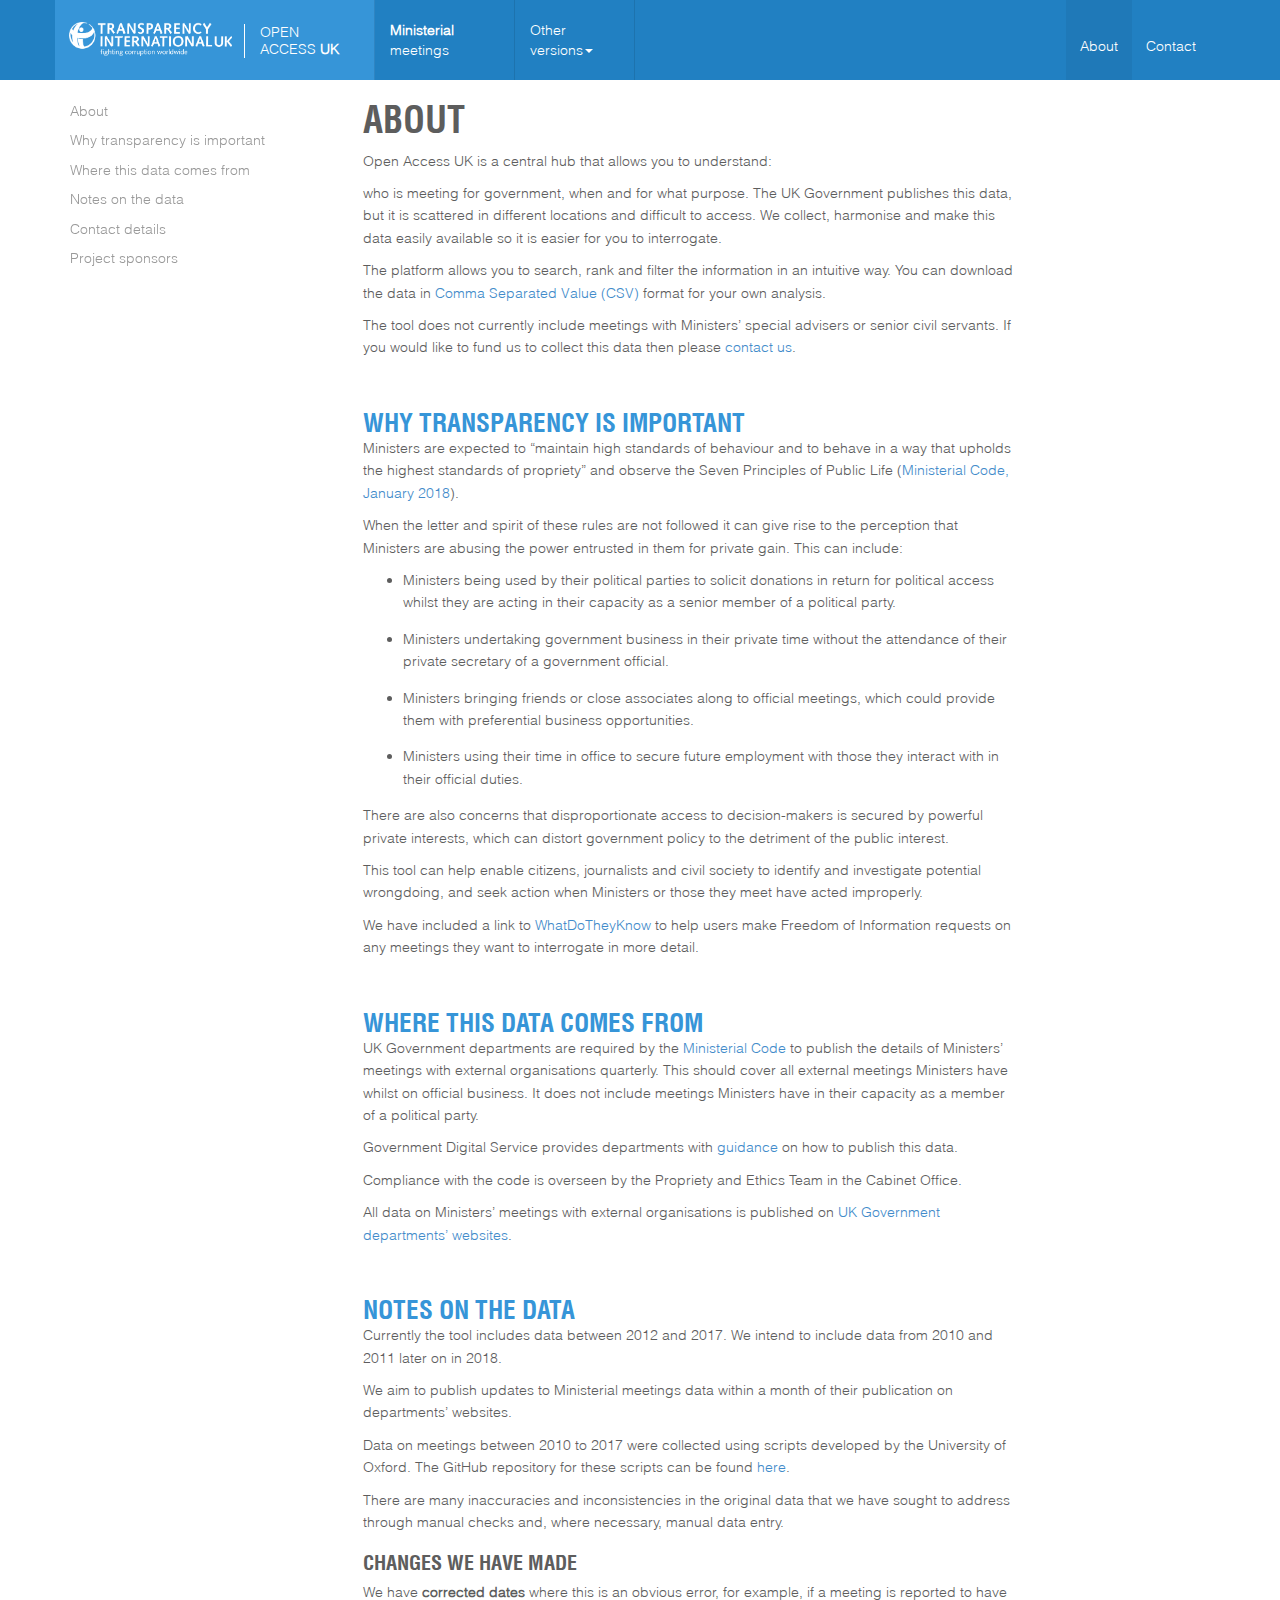
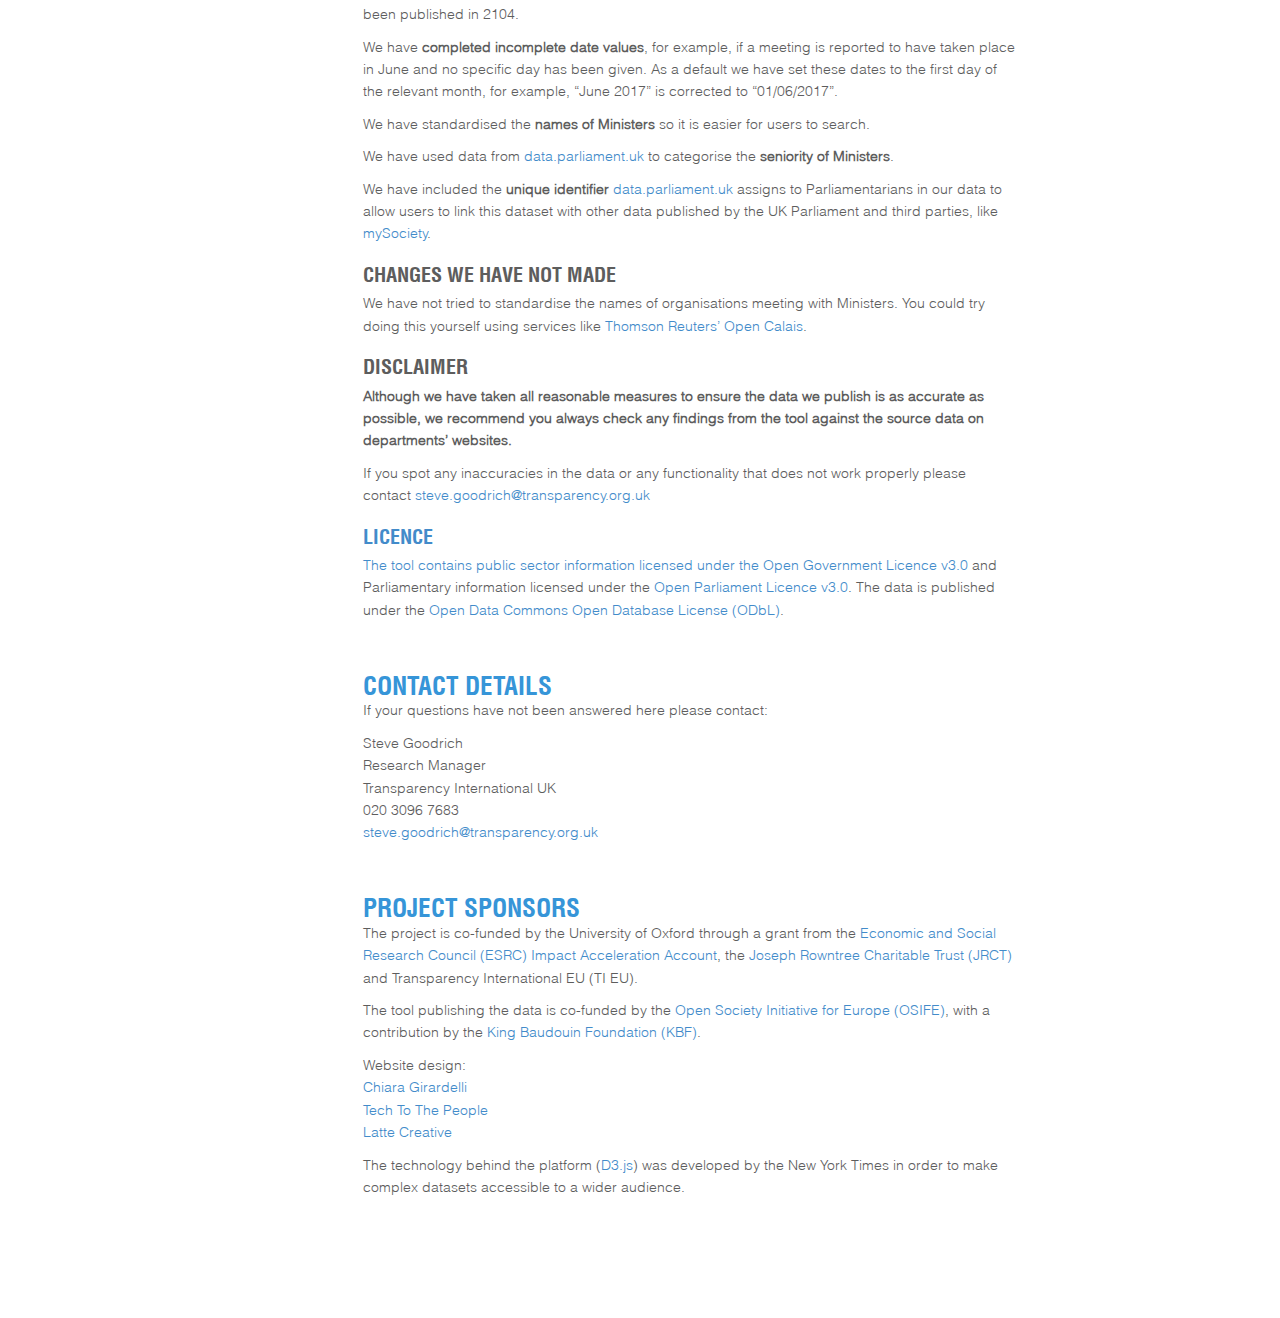
==== commit 0a0d6264: "updated title" ====
--- a/about.html
+++ b/about.html
@@ -3,7 +3,7 @@
 <meta charset="utf-8">
 <meta name="viewport" content="width=device-width, initial-scale=1.0">
 <meta http-equiv="Content-Type" content="text/html; charset=utf-8" />
-<title>About</title>
+<title>Open Access UK - About</title>
 
 
     <link rel="stylesheet" type="text/css" href="css/dc.css"/>
@@ -38,7 +38,7 @@
 			</button>
 			<div class="navbar-brand" id="ti_logo_container">
 				<a id="ti_logo" href="http://www.transparency.org.uk/">Transparency International</a>
-				<a id="page_title" href="/" target="_blank"><strong>UK</strong> Integrity<br />Watch</a>
+				<a id="page_title" href="/" target="_blank">Open<br /> Access <strong>UK</strong></a>
 			</div>
 		</div>
 	
--- a/css/style.css
+++ b/css/style.css
@@ -1421,4 +1421,171 @@
 	0% { transform: rotate(0deg); }
 	100% { transform: rotate(360deg); }
   }
+
+/* IW UK - main page */
+
+td.dc-table-column._4,
+td.dc-table-column._5,
+td.dc-table-column._6
+{text-align:left;}
+
+#mep_number {
+		margin-top: 0.1em;}
+.l_data_container {
+	padding: 10px 15px;
+	margin: -10px;
+	background: #d4eaf6;
+}
+.l_data_container div {
+	border: none;
+	margin-top: 0;
+	padding-bottom: 0;
+	margin: 5px 0 5px 0;
+}
+.l_data_container_main {
+	background: #d4eaf6;
+	margin-bottom: 20 !important;
+	font-size: 18px;
+	text-align: center;
+}
+.l_data_container label {
+	font-weight: 600;
+}
+.l_data_container_main label {
+	color: #333;
+}
+.l_data_container_host {
+	border: 4px solid #0f4c79 !important;
+	border-right: 3px solid #0f4c79 !important;
+	margin-top: 0 !important;
+	//height: 230px;
+	padding: 10px 15px !important;
+	background: #fff;
+}
+.l_data_container_guest {
+	border: 4px solid #8e1556 !important;
+	border-left: 3px solid #8e1556 !important;
+	margin-top: 0 !important;
+	//height: 230px;
+	padding: 10px 15px !important;
+	background: #fff;
+}
+.l_data_container_guest label, .l_data_container_guest .data_container_title {
+	color: #8e1556 !important;
+}
+.l_data_container_host label, .l_data_container_host .data_container_title {
+	color: #0f4c79 !important;
+}
+.data_container_title {
+	font-size: 15px;
+	font-weight: 800;
+	text-transform: uppercase;
+	
+}
+.legend div.individual::before {
+    background: #af0700 none repeat scroll 0 0;
+}
+.legend div.tradeunion::before {
+    background: #f6b862 none repeat scroll 0 0;
+}
+.legend div.companies::before {
+    background: #fcb000 none repeat scroll 0 0;
+}
+#about_wrap{
+	display: none;
+}
+
+#toggle_about_wrap {
+	z-index: 1001;
+}
+.fixedheader {
+	position: fixed;
+	top: 0;
+	width: 100%;
+	z-index: 1000;
+}
+.fixedheader #filter_wrap {
+	position: relative;
+	height: 85px;
+}
+#uk {
+	margin-top: 190px;
+}
+#about_wrap {
+	width: 100%;
+	margin: 0;
+}
+#filter_wrap .btn {
+	min-height: 85px;
+}
+#filter_wrap .container {
+	height: 85px;
+}
+#about_social {
+	height: 85px;
+	padding: 33px 10px;
+}
+#hidden_charts_wrap {
+	display: block;
+}
+.downloadcsv {
+	background: #fafafa;
+	font-size: 12px;
+	padding: 3px 8px;
+	position: relative;
+	top: -5px;
+	color: #666;
+	border-radius: 3px;
+	margin-right: 10px;
+	text-decoration: none !important;
+}
+.downloadcsv:hover {
+	background: #fff;
+	color: #000;
+}
+.datefilter-container {
+	padding: 10px 25px 10px 25px;
+	margin-bottom: 30px;
+	//background: #f4f5f7;
+	border: 1px solid #e4e5e8;
+	//text-align: center;
+}
+.datefilter-container button {
+	border: none;
+	background: #3695d8;
+	color: #fff;
+	border-radius: 1px;
+	padding: 3px 20px;
+	position: relative;
+	top: -1px;
+	font-size: 12px;
+	font-weight: 600;
+	text-transform: uppercase;
+}
+.datefilter-container button:hover {
+	background: #2685c8;
+}
+.datefilter-container input {
+	padding: 3px 10px;
+}
+.datefilter-container .title {
+	font-weight: 600;
+	font-size: 16px;
+	text-transform: uppercase;
+	margin-bottom: 10px;
+}
+div#ti_logo_container a#ti_logo {
+    background-image: url("../img/uklogo.png");
+    height: 60px;
+    width: 56%;
+}
+.hosttype text.pie-slice {
+	display: none;
+}
+.main_category svg g g:nth-child(odd) rect {
+	fill: #65a7cf !important;
+}
+.main_category svg g g:nth-child(odd) rect.deselected {
+	fill: #e8e8e8 !important;
+}
   
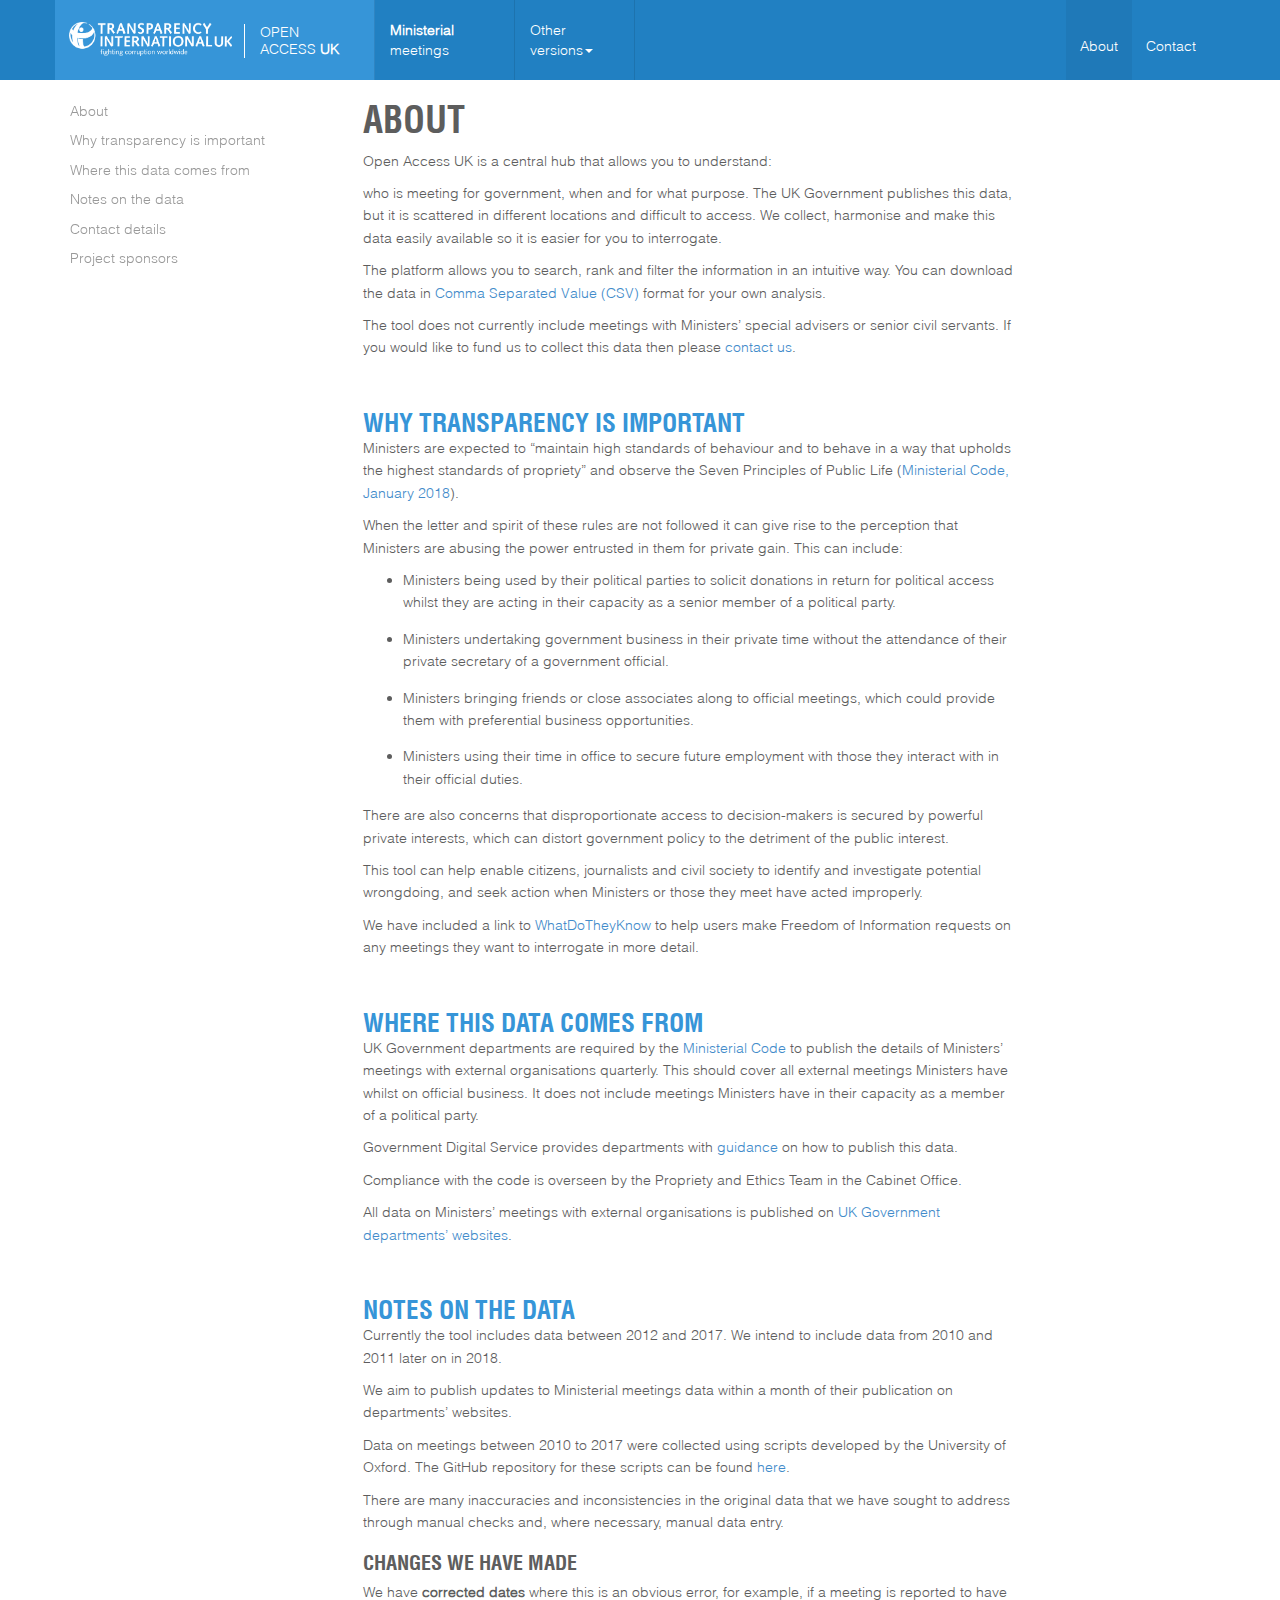
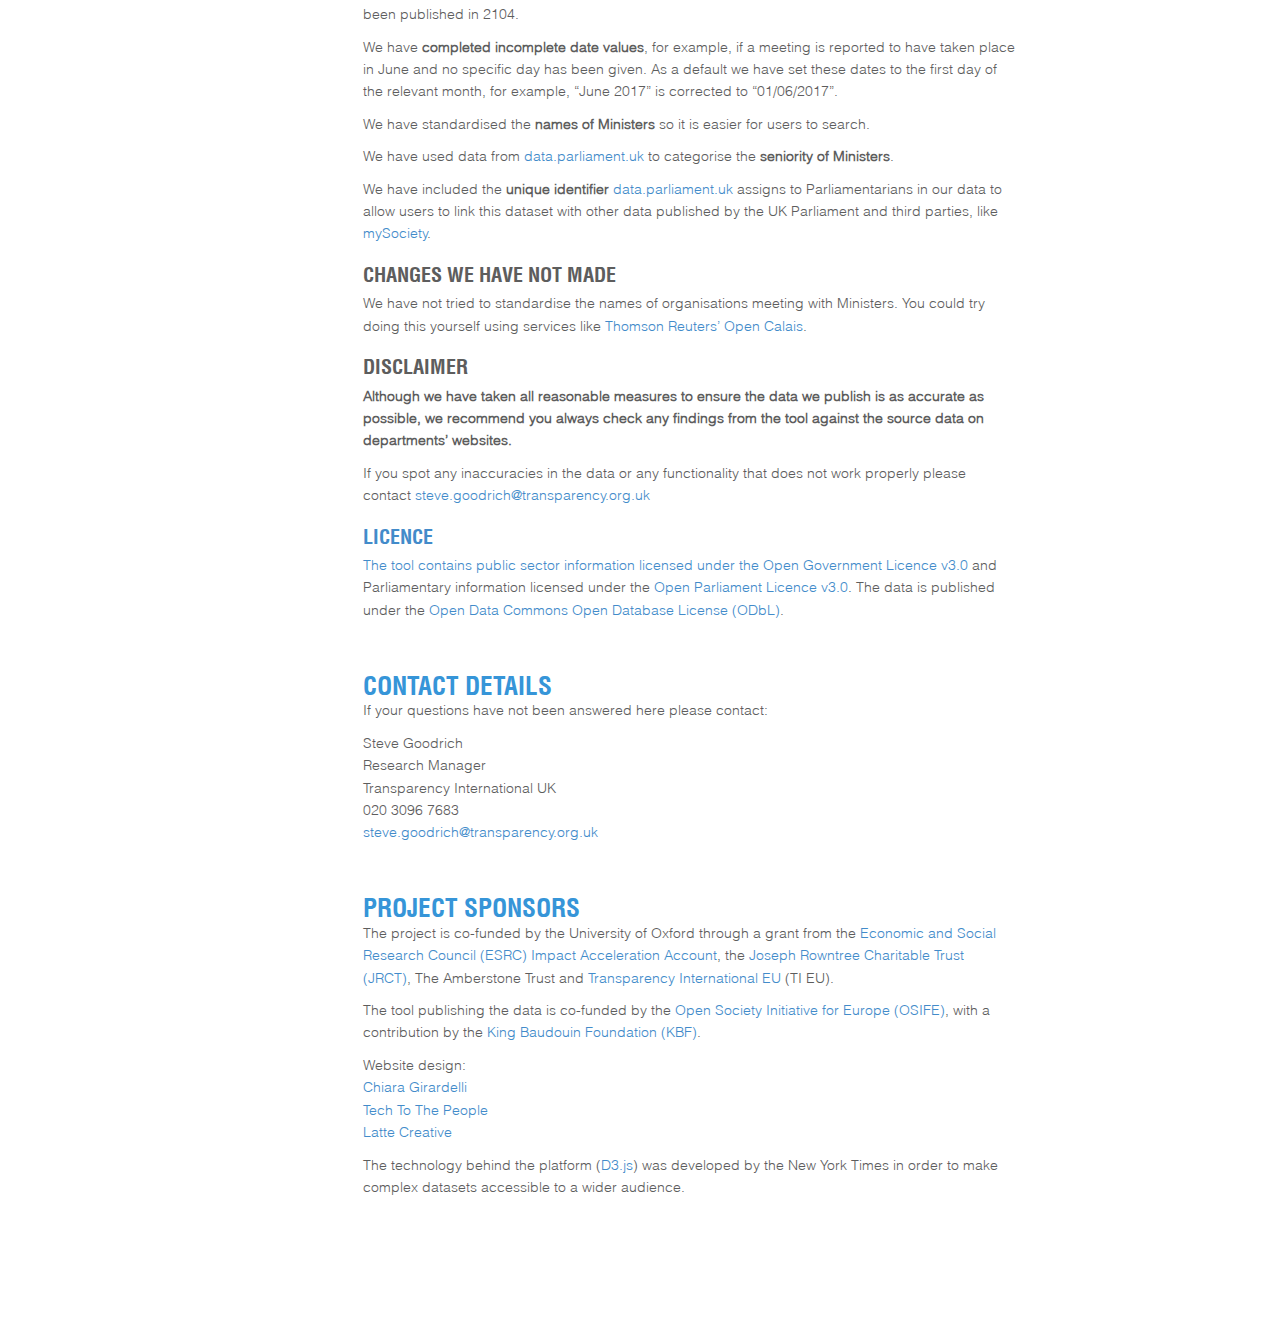
==== commit 750bba0c: "updated sponsors" ====
--- a/about.html
+++ b/about.html
@@ -50,7 +50,7 @@
 						<ul class="dropdown-menu" style="z-index:999999;">
 						<li><a href="http://www.integritywatch.eu">European Union</a></li>
 						<li><a href="http://www.integritywatch.fr">France</a></li>
-						<li><a href="">Chile</a></li>
+						<li><a href="https://integritywatch.cl/">Chile</a></li>
 					</ul>
 				</li>
 			</ul>
@@ -139,7 +139,7 @@
 				</p>
 
 				<h2 id="sponsors">PROJECT SPONSORS</h2>
-				<p>The project is co-funded by the University of Oxford through a grant from the <a href="https://esrc.ukri.org/funding/funding-opportunities/impact-acceleration-accounts/" target="_blank">Economic and Social Research Council (ESRC) Impact Acceleration Account</a>, the <a href="https://www.jrct.org.uk/" target="_blank">Joseph Rowntree Charitable Trust (JRCT)</a> and Transparency International EU (TI EU).</p>
+				<p>The project is co-funded by the University of Oxford through a grant from the <a href="https://esrc.ukri.org/funding/funding-opportunities/impact-acceleration-accounts/" target="_blank">Economic and Social Research Council (ESRC) Impact Acceleration Account</a>, the <a href="https://www.jrct.org.uk/" target="_blank">Joseph Rowntree Charitable Trust (JRCT)</a>, The Amberstone Trust and <a href="https://transparency.eu/" target="_blank">Transparency International EU</a> (TI EU).</p>
 
 				<p>The tool publishing the data is co-funded by the <a href="http://www.opensocietyfoundations.org/about/programs/open-society-initiative-europe" target="_blank">Open Society Initiative for Europe (OSIFE)</a>, with a contribution by the <a href="http://www.kbs-frb.be/index.aspx?langtype=1033" target="_blank">King Baudouin Foundation (KBF)</a>.</p>
 
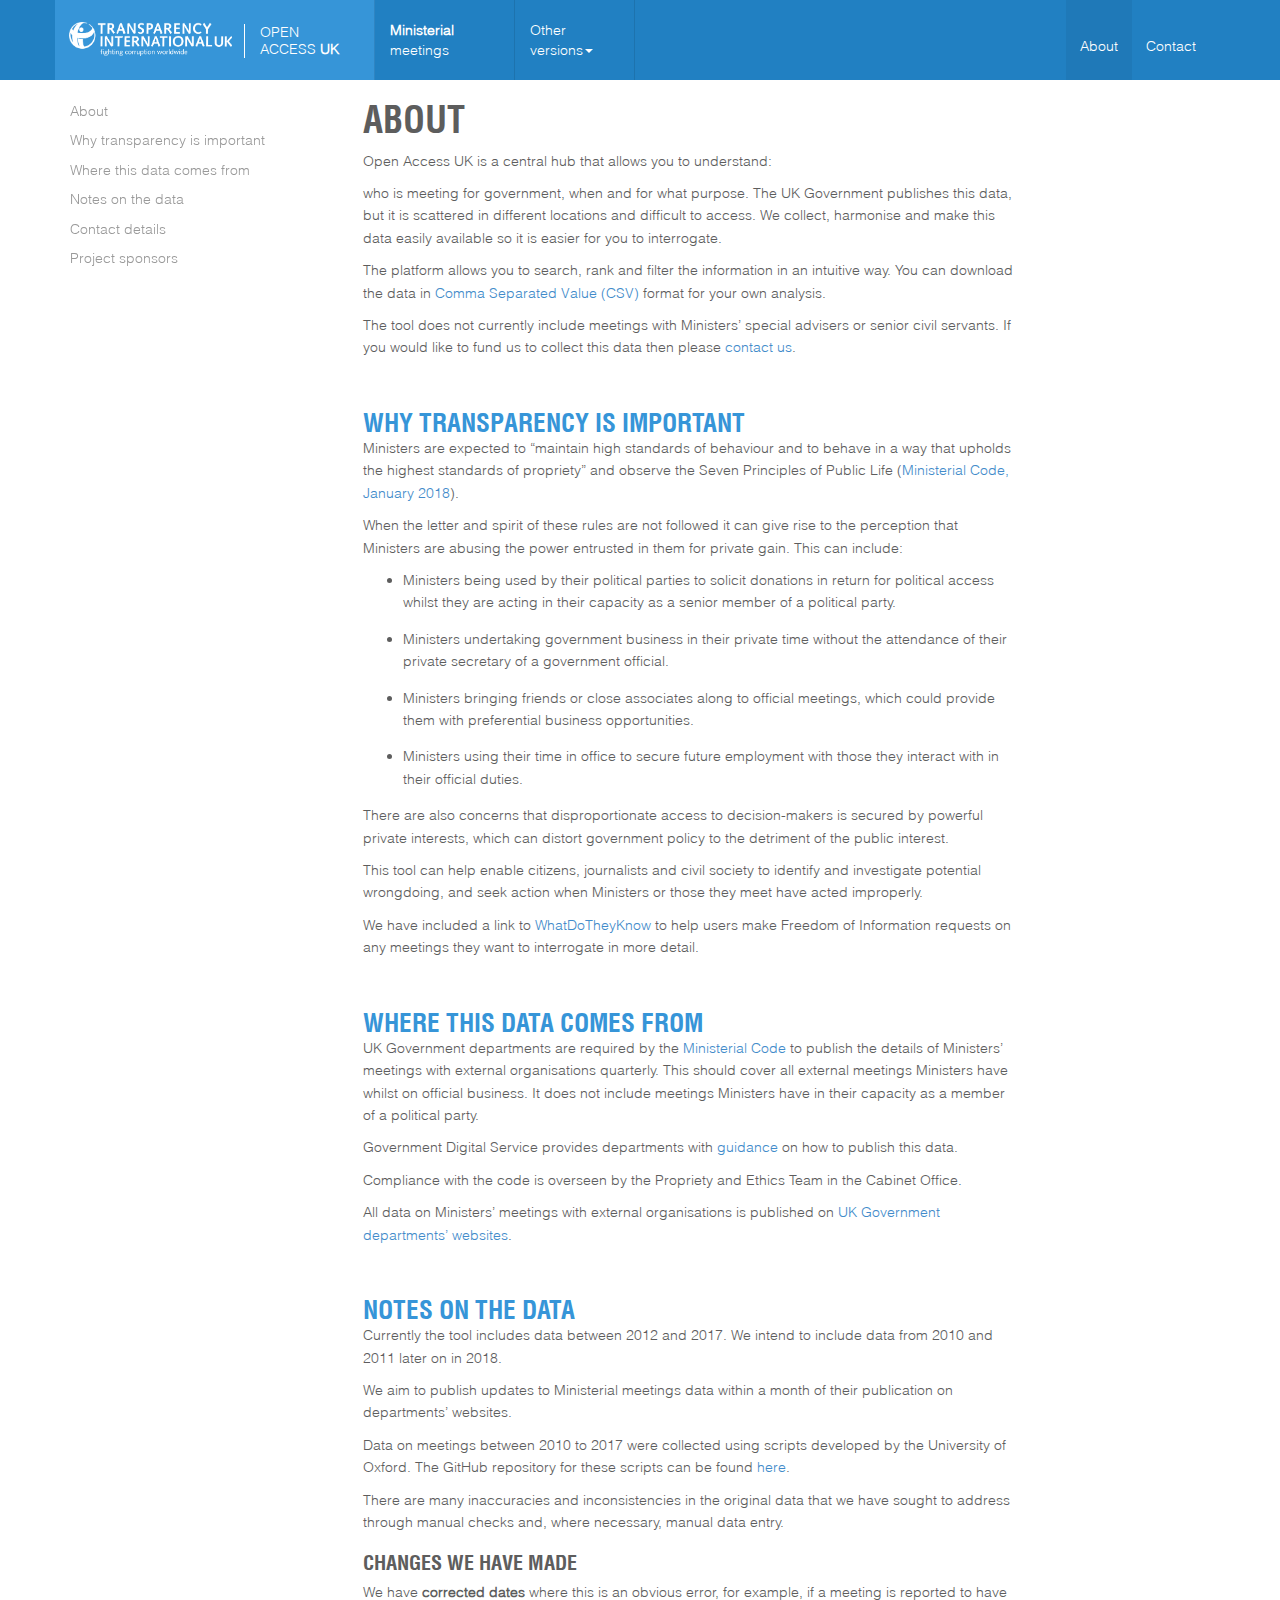
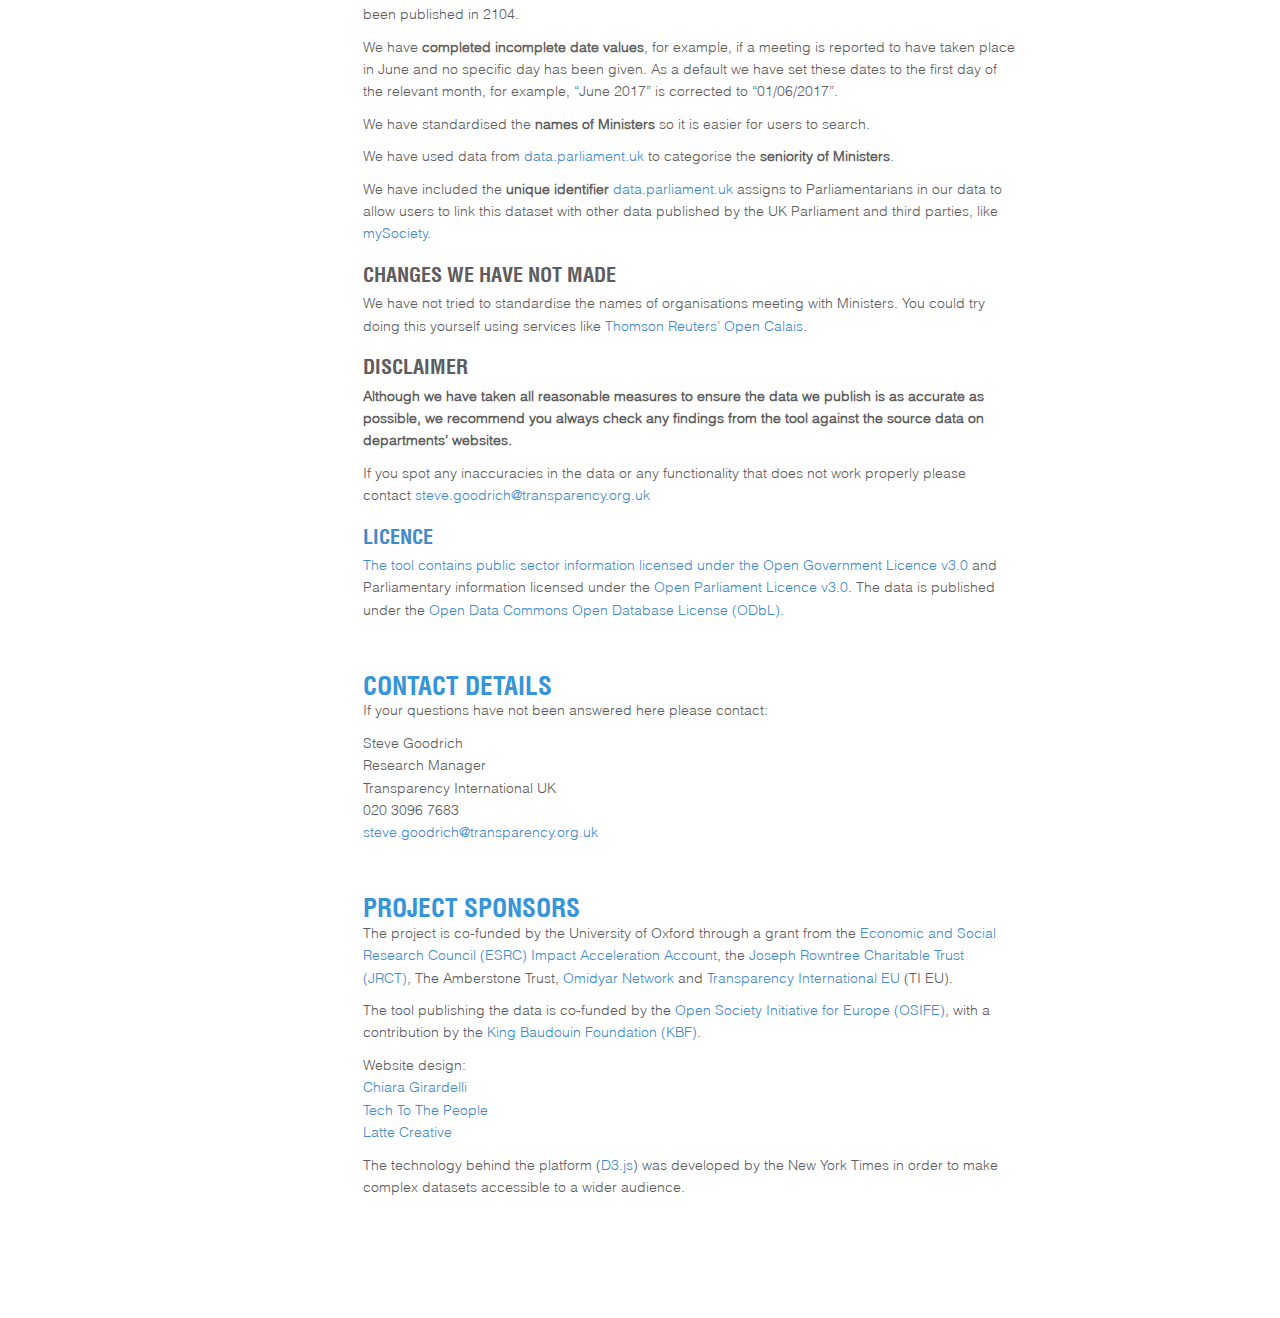
==== commit 66f2fd2f: "updated data and about page" ====
--- a/about.html
+++ b/about.html
@@ -139,7 +139,7 @@
 				</p>
 
 				<h2 id="sponsors">PROJECT SPONSORS</h2>
-				<p>The project is co-funded by the University of Oxford through a grant from the <a href="https://esrc.ukri.org/funding/funding-opportunities/impact-acceleration-accounts/" target="_blank">Economic and Social Research Council (ESRC) Impact Acceleration Account</a>, the <a href="https://www.jrct.org.uk/" target="_blank">Joseph Rowntree Charitable Trust (JRCT)</a>, The Amberstone Trust and <a href="https://transparency.eu/" target="_blank">Transparency International EU</a> (TI EU).</p>
+				<p>The project is co-funded by the University of Oxford through a grant from the <a href="https://esrc.ukri.org/funding/funding-opportunities/impact-acceleration-accounts/" target="_blank">Economic and Social Research Council (ESRC) Impact Acceleration Account</a>, the <a href="https://www.jrct.org.uk/" target="_blank">Joseph Rowntree Charitable Trust (JRCT)</a>, The Amberstone Trust, <a href="https://www.omidyar.com/" target="_blank">Omidyar Network</a> and <a href="https://transparency.eu/" target="_blank">Transparency International EU</a> (TI EU).</p>
 
 				<p>The tool publishing the data is co-funded by the <a href="http://www.opensocietyfoundations.org/about/programs/open-society-initiative-europe" target="_blank">Open Society Initiative for Europe (OSIFE)</a>, with a contribution by the <a href="http://www.kbs-frb.be/index.aspx?langtype=1033" target="_blank">King Baudouin Foundation (KBF)</a>.</p>
 
